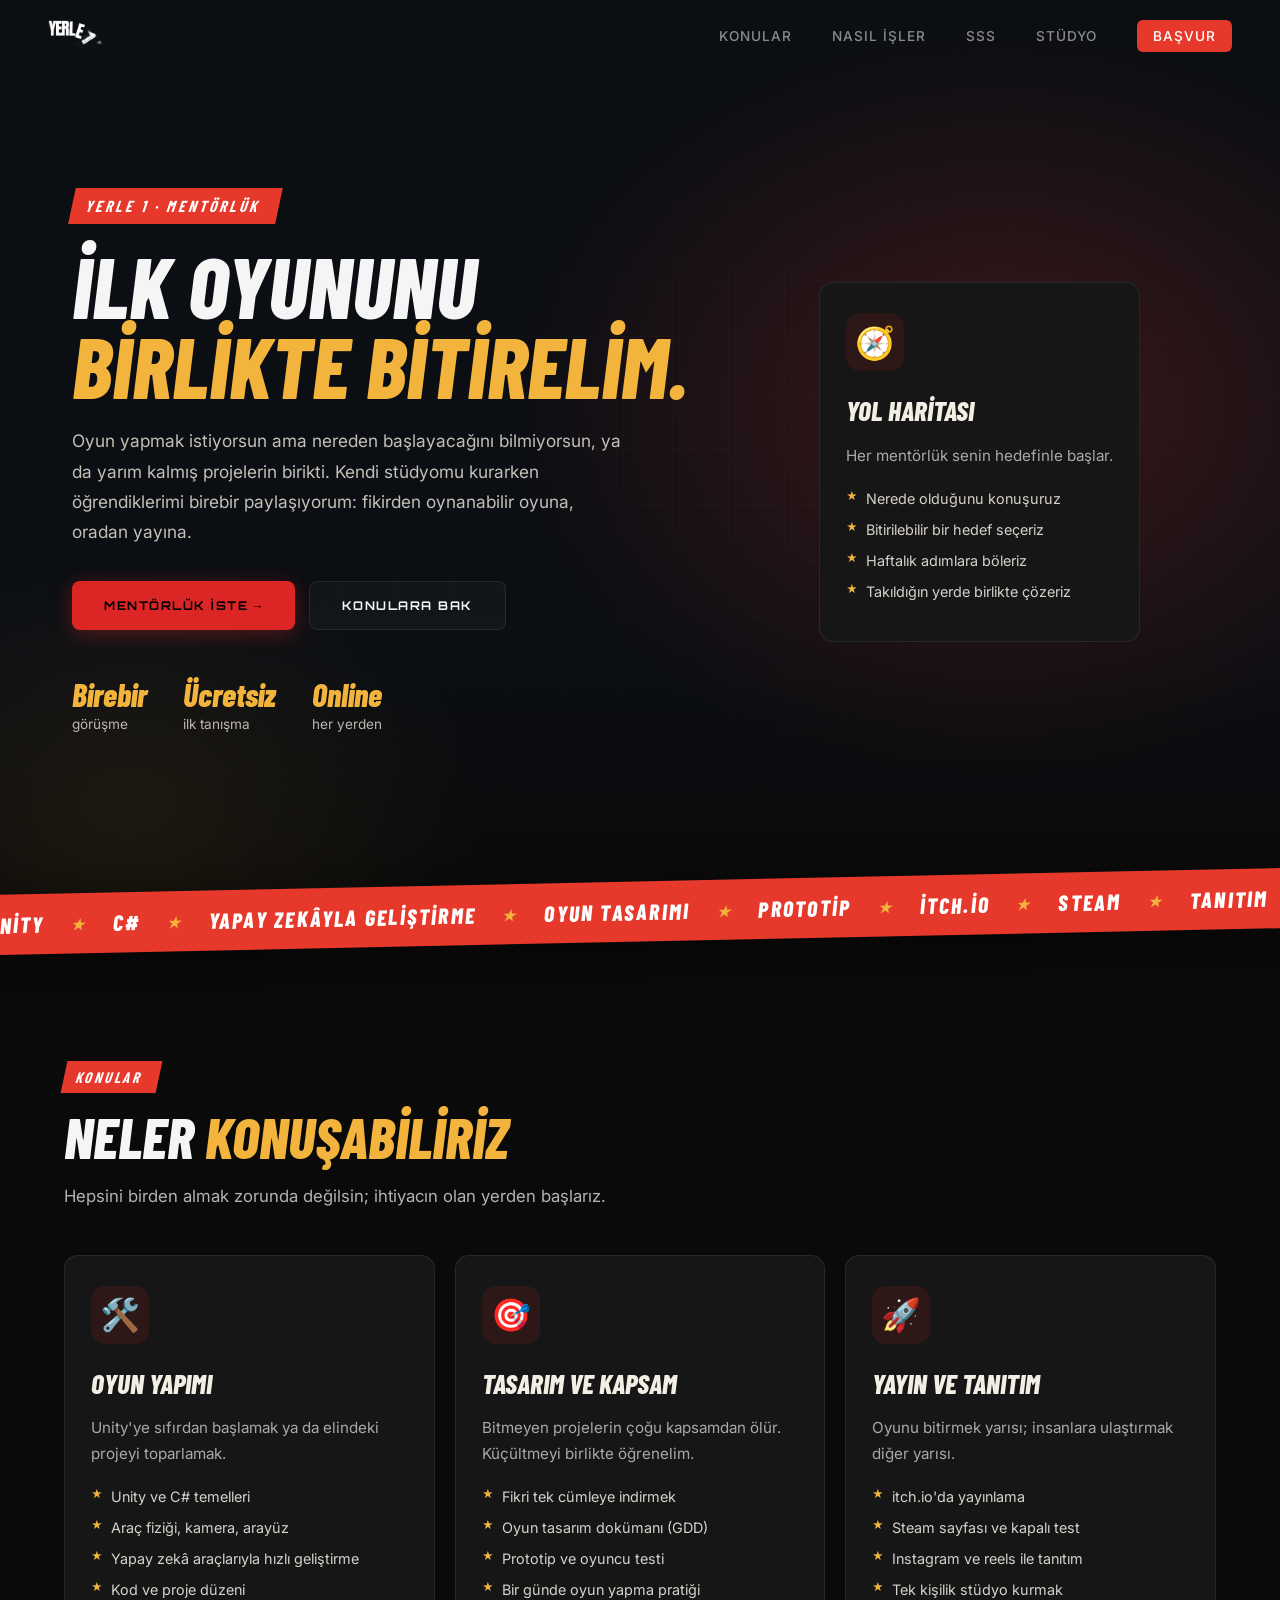
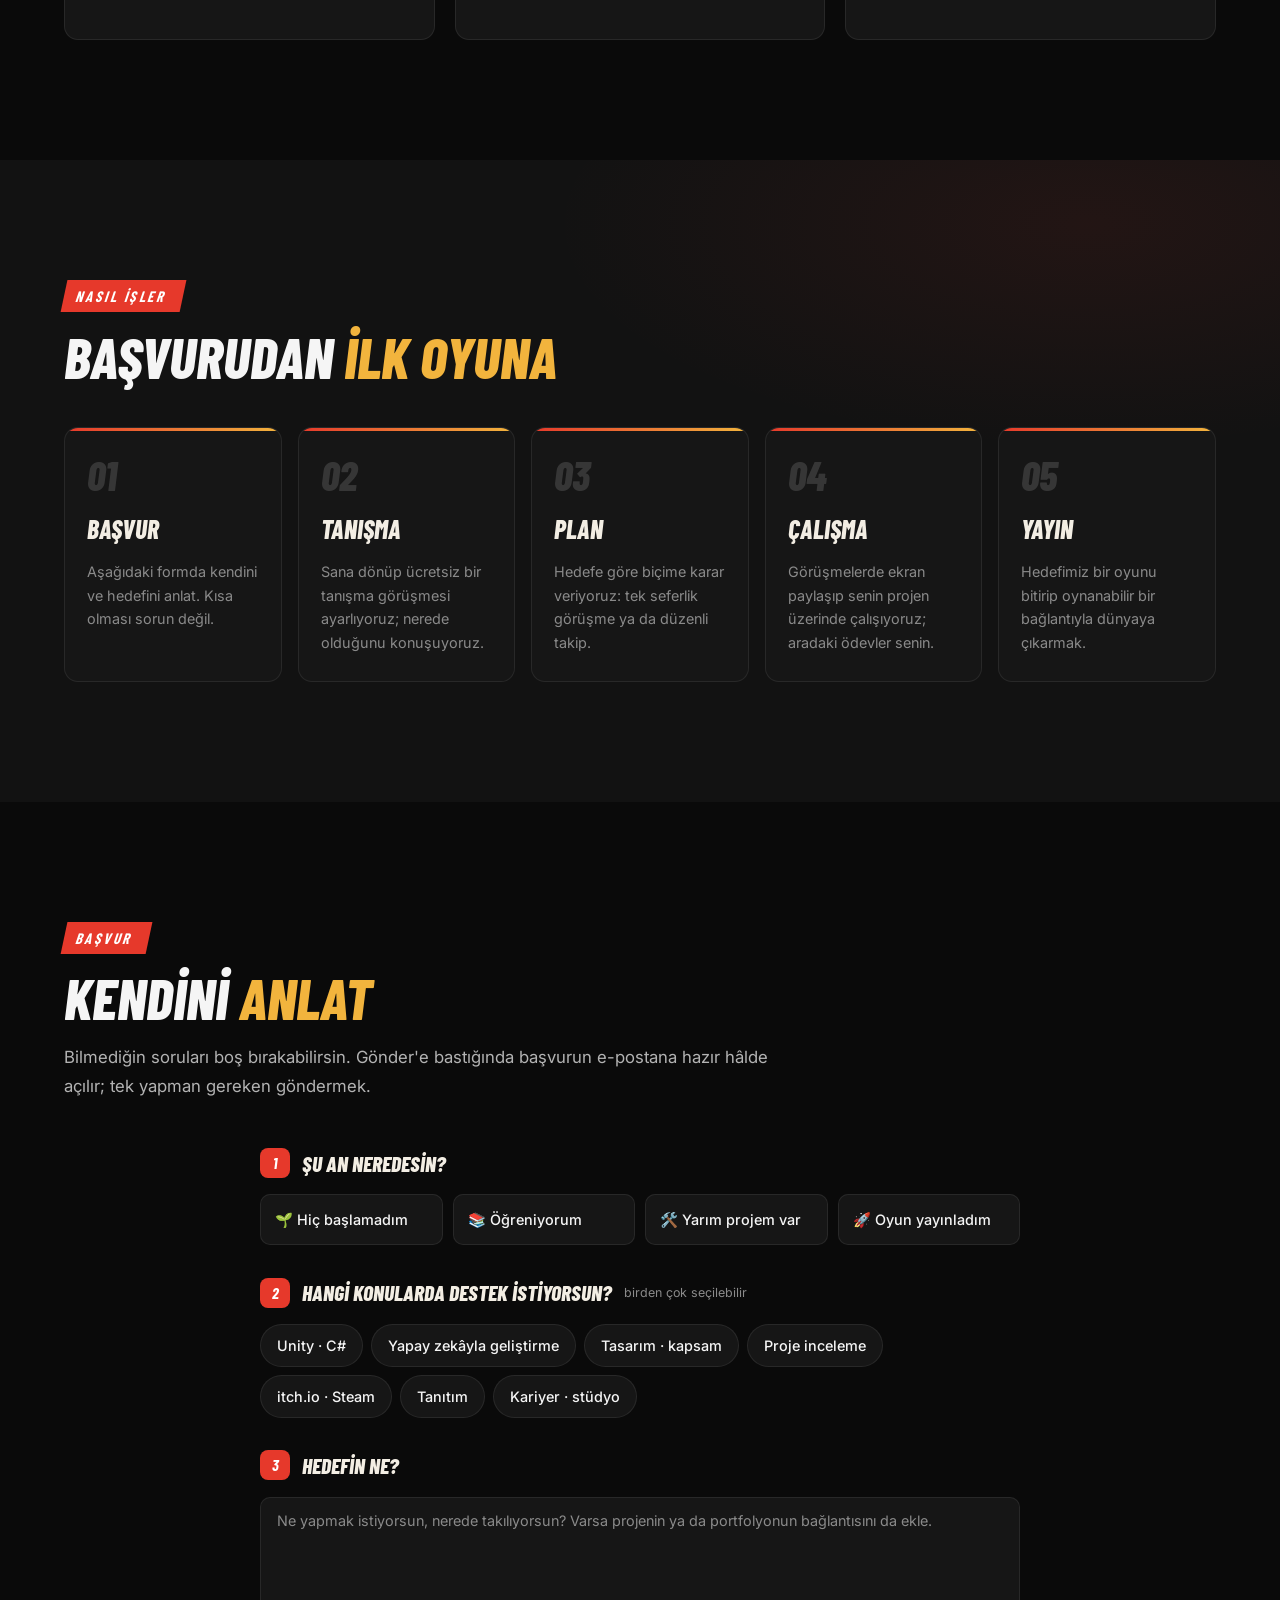
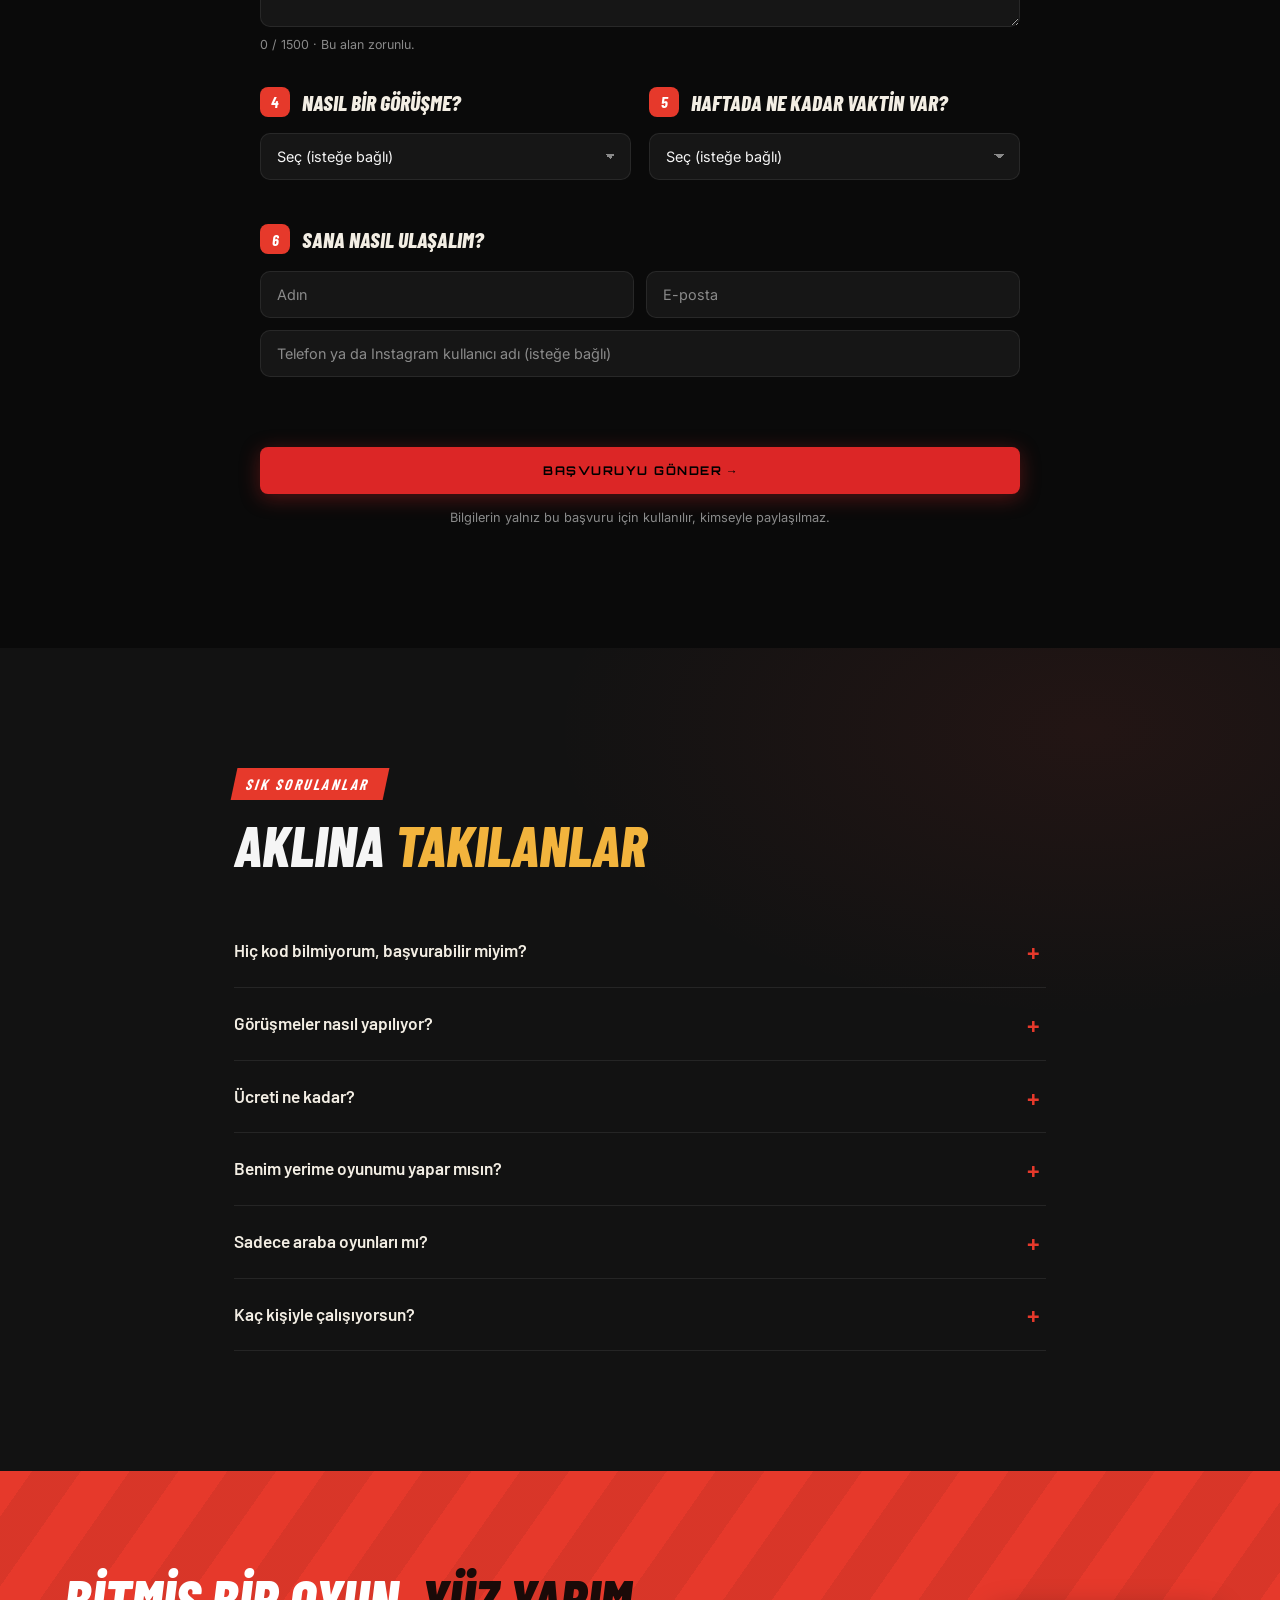
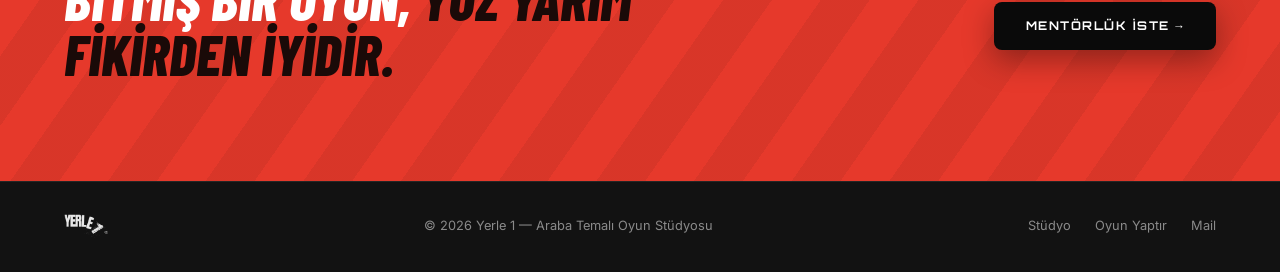
==== mentorluk.html @ 15631b9a "Mentörlük sayfası (mentorluk.html): konular, süreç, SSS, e-postayla başvuru formu; ana sayfaya menü," ====
<!DOCTYPE html>
<html lang="tr">
<head>
  <meta charset="UTF-8">
  <meta name="viewport" content="width=device-width, initial-scale=1.0">
  <title>Mentörlük — Yerle 1</title>
  <meta name="description" content="Oyun geliştirmeye başlamak, ilk oyununu bitirip yayınlamak isteyenlere birebir mentörlük. Unity, yapay zekâyla geliştirme, itch.io ve Steam yolculuğu.">
  <meta property="og:title" content="Yerle 1 Mentörlük — İlk oyununu birlikte bitirelim">
  <meta property="og:description" content="Unity, yapay zekâyla oyun geliştirme, yayınlama ve tanıtım üzerine birebir mentörlük. Kendini anlat, ilk görüşme ücretsiz.">
  <meta property="og:image" content="https://yenalkocer.github.io/assets/kol/hero.jpg">
  <link rel="preconnect" href="https://fonts.googleapis.com">
  <link rel="preconnect" href="https://fonts.gstatic.com" crossorigin>
  <link href="https://fonts.googleapis.com/css2?family=Orbitron:wght@400;600;700;900&family=Barlow+Condensed:ital,wght@0,700;1,700;1,800&family=Barlow:wght@500;600&family=Inter:wght@300;400;500;600&display=swap" rel="stylesheet">
  <link rel="stylesheet" href="style.css">
  <link rel="stylesheet" href="siparis.css">
</head>
<body>

  <!-- NAV -->
  <nav class="nav" id="nav">
    <a href="index.html" class="nav__logo"><img src="assets/logo-mark.png" alt="Yerle 1"></a>
    <ul class="nav__links" id="navLinks">
      <li><a href="#konular" class="nav__link">Konular</a></li>
      <li><a href="#bicim" class="nav__link">Nasıl İşler</a></li>
      <li><a href="#sss" class="nav__link">SSS</a></li>
      <li><a href="index.html" class="nav__link">Stüdyo</a></li>
      <li><a href="#basvur" class="nav__link sp-navcta">Başvur</a></li>
    </ul>
    <button class="nav__burger" id="burger" aria-label="Menü">
      <span></span><span></span><span></span>
    </button>
  </nav>

  <!-- HERO -->
  <header class="sp-hero">
    <div class="sp-hero__bg" aria-hidden="true"></div>
    <div class="container sp-hero__grid">
      <div class="sp-hero__text reveal">
        <span class="kol-kicker">Yerle 1 · Mentörlük</span>
        <h1 class="sp-hero__title">İlk oyununu<br><em>birlikte bitirelim.</em></h1>
        <p class="sp-hero__sub">Oyun yapmak istiyorsun ama nereden başlayacağını bilmiyorsun, ya da yarım kalmış projelerin birikti. Kendi stüdyomu kurarken öğrendiklerimi birebir paylaşıyorum: fikirden oynanabilir oyuna, oradan yayına.</p>
        <div class="sp-hero__cta">
          <a href="#basvur" class="btn btn--primary">Mentörlük İste →</a>
          <a href="#konular" class="btn btn--ghost">Konulara Bak</a>
        </div>
        <ul class="sp-hero__proof">
          <li><b>Birebir</b><span>görüşme</span></li>
          <li><b>Ücretsiz</b><span>ilk tanışma</span></li>
          <li><b>Online</b><span>her yerden</span></li>
        </ul>
      </div>

      <div class="sp-hero__card reveal" aria-hidden="true">
        <article class="who">
          <div class="who__icon">🧭</div>
          <h3>Yol haritası</h3>
          <p>Her mentörlük senin hedefinle başlar.</p>
          <ul>
            <li>Nerede olduğunu konuşuruz</li>
            <li>Bitirilebilir bir hedef seçeriz</li>
            <li>Haftalık adımlara böleriz</li>
            <li>Takıldığın yerde birlikte çözeriz</li>
          </ul>
        </article>
      </div>
    </div>
  </header>

  <!-- KAYAN ŞERİT -->
  <div class="kol-ticker" aria-hidden="true">
    <div class="kol-ticker__track">
      <span>Unity</span><span>C#</span><span>Yapay zekâyla geliştirme</span><span>Oyun tasarımı</span><span>Prototip</span><span>itch.io</span><span>Steam</span><span>Tanıtım</span>
      <span>Unity</span><span>C#</span><span>Yapay zekâyla geliştirme</span><span>Oyun tasarımı</span><span>Prototip</span><span>itch.io</span><span>Steam</span><span>Tanıtım</span>
    </div>
  </div>

  <!-- KONULAR -->
  <section class="sp-sec" id="konular">
    <div class="container">
      <div class="kol-head reveal">
        <span class="kol-strip">Konular</span>
        <h2 class="kol-h">Neler <em>konuşabiliriz</em></h2>
        <p class="kol-lead">Hepsini birden almak zorunda değilsin; ihtiyacın olan yerden başlarız.</p>
      </div>
      <div class="sp-who">
        <article class="who reveal">
          <div class="who__icon">🛠️</div>
          <h3>Oyun yapımı</h3>
          <p>Unity'ye sıfırdan başlamak ya da elindeki projeyi toparlamak.</p>
          <ul>
            <li>Unity ve C# temelleri</li>
            <li>Araç fiziği, kamera, arayüz</li>
            <li>Yapay zekâ araçlarıyla hızlı geliştirme</li>
            <li>Kod ve proje düzeni</li>
          </ul>
        </article>
        <article class="who reveal">
          <div class="who__icon">🎯</div>
          <h3>Tasarım ve kapsam</h3>
          <p>Bitmeyen projelerin çoğu kapsamdan ölür. Küçültmeyi birlikte öğrenelim.</p>
          <ul>
            <li>Fikri tek cümleye indirmek</li>
            <li>Oyun tasarım dokümanı (GDD)</li>
            <li>Prototip ve oyuncu testi</li>
            <li>Bir günde oyun yapma pratiği</li>
          </ul>
        </article>
        <article class="who reveal">
          <div class="who__icon">🚀</div>
          <h3>Yayın ve tanıtım</h3>
          <p>Oyunu bitirmek yarısı; insanlara ulaştırmak diğer yarısı.</p>
          <ul>
            <li>itch.io'da yayınlama</li>
            <li>Steam sayfası ve kapalı test</li>
            <li>Instagram ve reels ile tanıtım</li>
            <li>Tek kişilik stüdyo kurmak</li>
          </ul>
        </article>
      </div>
    </div>
  </section>

  <!-- NASIL İŞLER -->
  <section class="sp-sec sp-sec--alt" id="bicim">
    <div class="container">
      <div class="kol-head reveal">
        <span class="kol-strip">Nasıl işler</span>
        <h2 class="kol-h">Başvurudan <em>ilk oyuna</em></h2>
      </div>
      <ol class="kol-loop">
        <li class="reveal"><b>01</b><h4>Başvur</h4><p>Aşağıdaki formda kendini ve hedefini anlat. Kısa olması sorun değil.</p></li>
        <li class="reveal"><b>02</b><h4>Tanışma</h4><p>Sana dönüp ücretsiz bir tanışma görüşmesi ayarlıyoruz; nerede olduğunu konuşuyoruz.</p></li>
        <li class="reveal"><b>03</b><h4>Plan</h4><p>Hedefe göre biçime karar veriyoruz: tek seferlik görüşme ya da düzenli takip.</p></li>
        <li class="reveal"><b>04</b><h4>Çalışma</h4><p>Görüşmelerde ekran paylaşıp senin projen üzerinde çalışıyoruz; aradaki ödevler senin.</p></li>
        <li class="reveal"><b>05</b><h4>Yayın</h4><p>Hedefimiz bir oyunu bitirip oynanabilir bir bağlantıyla dünyaya çıkarmak.</p></li>
      </ol>
    </div>
  </section>

  <!-- BAŞVURU FORMU -->
  <section class="sp-sec" id="basvur">
    <div class="container">
      <div class="kol-head reveal">
        <span class="kol-strip">Başvur</span>
        <h2 class="kol-h">Kendini <em>anlat</em></h2>
        <p class="kol-lead">Bilmediğin soruları boş bırakabilirsin. Gönder'e bastığında başvurun e-postana hazır hâlde açılır; tek yapman gereken göndermek.</p>
      </div>

      <div class="sp-form-wrap" style="grid-template-columns: 1fr; max-width: 760px; margin: 0 auto;">
        <form class="sp-form reveal" id="mentorForm" novalidate>

          <fieldset class="q">
            <legend><b>1</b> Şu an neredesin?</legend>
            <div class="opts" data-name="seviye">
              <label><input type="radio" name="seviye" value="Hiç başlamadım"><span>🌱 Hiç başlamadım</span></label>
              <label><input type="radio" name="seviye" value="Öğreniyorum, oyun bitirmedim"><span>📚 Öğreniyorum</span></label>
              <label><input type="radio" name="seviye" value="Elimde yarım bir proje var"><span>🛠️ Yarım projem var</span></label>
              <label><input type="radio" name="seviye" value="Oyun yayınladım"><span>🚀 Oyun yayınladım</span></label>
            </div>
          </fieldset>

          <fieldset class="q">
            <legend><b>2</b> Hangi konularda destek istiyorsun? <em>birden çok seçilebilir</em></legend>
            <div class="opts opts--chips" data-name="konu">
              <label><input type="checkbox" name="konu" value="Unity / C#"><span>Unity · C#</span></label>
              <label><input type="checkbox" name="konu" value="Yapay zekâyla geliştirme"><span>Yapay zekâyla geliştirme</span></label>
              <label><input type="checkbox" name="konu" value="Oyun tasarımı / kapsam"><span>Tasarım · kapsam</span></label>
              <label><input type="checkbox" name="konu" value="Proje inceleme"><span>Proje inceleme</span></label>
              <label><input type="checkbox" name="konu" value="itch.io / Steam yayını"><span>itch.io · Steam</span></label>
              <label><input type="checkbox" name="konu" value="Tanıtım / sosyal medya"><span>Tanıtım</span></label>
              <label><input type="checkbox" name="konu" value="Kariyer / stüdyo kurmak"><span>Kariyer · stüdyo</span></label>
            </div>
          </fieldset>

          <fieldset class="q">
            <legend><b>3</b> Hedefin ne?</legend>
            <textarea name="hedef" class="form-input form-ta" maxlength="1500" required placeholder="Ne yapmak istiyorsun, nerede takılıyorsun? Varsa projenin ya da portfolyonun bağlantısını da ekle."></textarea>
            <small class="q__hint"><span id="hedefSay">0</span> / 1500 · Bu alan zorunlu.</small>
          </fieldset>

          <div class="q-row">
            <fieldset class="q">
              <legend><b>4</b> Nasıl bir görüşme?</legend>
              <select name="bicim" class="form-input">
                <option value="">Seç (isteğe bağlı)</option>
                <option>Tek seferlik görüşme</option>
                <option>Düzenli takip (haftalık / iki haftada bir)</option>
                <option>Henüz bilmiyorum</option>
              </select>
            </fieldset>
            <fieldset class="q">
              <legend><b>5</b> Haftada ne kadar vaktin var?</legend>
              <select name="vakit" class="form-input">
                <option value="">Seç (isteğe bağlı)</option>
                <option>5 saatten az</option>
                <option>5 – 10 saat</option>
                <option>10 saatten fazla</option>
              </select>
            </fieldset>
          </div>

          <fieldset class="q">
            <legend><b>6</b> Sana nasıl ulaşalım?</legend>
            <div class="form-row">
              <input type="text" name="ad" class="form-input" maxlength="80" placeholder="Adın" required autocomplete="name">
              <input type="email" name="eposta" class="form-input" maxlength="120" placeholder="E-posta" required autocomplete="email">
            </div>
            <input type="text" name="tel" class="form-input" maxlength="40" placeholder="Telefon ya da Instagram kullanıcı adı (isteğe bağlı)">
          </fieldset>

          <p class="sp-err" id="formErr" role="alert"></p>
          <button type="submit" class="btn btn--primary btn--wide">Başvuruyu Gönder →</button>
          <p class="sp-privacy">Bilgilerin yalnız bu başvuru için kullanılır, kimseyle paylaşılmaz.</p>
        </form>
      </div>

      <!-- Gönderim sonrası -->
      <div class="sp-done" id="done" hidden tabindex="-1">
        <div class="sp-done__icon">✓</div>
        <h3>Başvurun hazır</h3>
        <p>E-posta uygulaman açıldıysa yalnızca <b>Gönder</b>'e bas. Açılmadıysa aşağıdaki iki yoldan birini kullan:</p>
        <div class="sp-done__btns">
          <a class="btn btn--primary" id="gmailLink" target="_blank" rel="noopener">Gmail ile gönder</a>
          <button class="btn btn--ghost" id="copyBtn" type="button">Metni kopyala</button>
        </div>
        <p class="sp-done__mail">Kopyaladıysan şu adrese yapıştırıp gönder: <a id="mailAddr"></a></p>
        <pre class="sp-done__text" id="doneText"></pre>
        <button class="sp-done__back" id="backBtn" type="button">← Formu düzenle</button>
      </div>
    </div>
  </section>

  <!-- SSS -->
  <section class="sp-sec sp-sec--alt" id="sss">
    <div class="container sp-faq-wrap">
      <div class="kol-head reveal">
        <span class="kol-strip">Sık sorulanlar</span>
        <h2 class="kol-h">Aklına <em>takılanlar</em></h2>
      </div>
      <div class="sp-faq" id="faq"></div>
    </div>
  </section>

  <!-- SON ÇAĞRI -->
  <section class="sp-final">
    <div class="container sp-final__inner reveal">
      <h2 class="kol-h">Bitmiş bir oyun, <em>yüz yarım fikirden iyidir.</em></h2>
      <a href="#basvur" class="btn btn--primary">Mentörlük İste →</a>
    </div>
  </section>

  <!-- FOOTER -->
  <footer class="footer">
    <div class="container footer__inner">
      <img src="assets/logo-mark.png" alt="Yerle 1" class="footer__logo">
      <p>© 2026 Yerle 1 — Araba Temalı Oyun Stüdyosu</p>
      <div class="footer__links">
        <a href="index.html">Stüdyo</a>
        <a href="siparis.html">Oyun Yaptır</a>
        <a href="mailto:yenalkocer06006@gmail.com">Mail</a>
      </div>
    </div>
  </footer>

  <script src="mentorluk.js"></script>
</body>
</html>
---- style.css ----
/* ==================== VARIABLES ==================== */
:root {
  --bg: #0a0a0a;
  --bg-2: #121212;
  --bg-card: #161616;
  --bg-card-h: #1e1e1e;
  --accent: #dc2626;
  --accent-2: #ef4444;
  --accent-dim: rgba(220,38,38,0.12);
  --accent-glow: 0 0 30px rgba(220,38,38,0.25);
  --border: rgba(255,255,255,0.08);
  --text: #f5f5f5;
  --muted: #8a8a8a;
  --font-h: 'Orbitron', monospace;
  --font-b: 'Inter', sans-serif;
  --r: 14px;
  --trans: 0.3s cubic-bezier(0.4,0,0.2,1);
}

/* ==================== RESET ==================== */
*, *::before, *::after { box-sizing: border-box; margin: 0; padding: 0; }
html { scroll-behavior: smooth; }
body {
  background: var(--bg);
  color: var(--text);
  font-family: var(--font-b);
  font-size: 16px;
  line-height: 1.6;
  overflow-x: hidden;
}
a { color: inherit; text-decoration: none; }
img { display: block; max-width: 100%; }
button { cursor: pointer; border: none; background: none; font: inherit; }
ul { list-style: none; }

.container {
  max-width: 1200px;
  margin: 0 auto;
  padding: 0 24px;
}

/* ==================== NAV ==================== */
.nav {
  position: fixed;
  top: 0; left: 0; right: 0;
  z-index: 100;
  display: flex;
  align-items: center;
  justify-content: space-between;
  padding: 20px 48px;
  transition: var(--trans);
}
.nav.scrolled {
  background: rgba(8,9,16,0.85);
  backdrop-filter: blur(16px);
  padding: 14px 48px;
  border-bottom: 1px solid var(--border);
}
.nav__logo {
  display: flex;
  align-items: center;
}
.nav__logo img {
  height: 32px;
  width: auto;
  display: block;
  transition: var(--trans);
}
.nav.scrolled .nav__logo img { height: 24px; }
.nav__links {
  display: flex;
  gap: 40px;
}
.nav__link {
  font-size: 0.85rem;
  font-weight: 500;
  letter-spacing: 1px;
  text-transform: uppercase;
  color: var(--muted);
  transition: color var(--trans);
}
.nav__link:hover { color: var(--accent); }
.nav__burger {
  display: none;
  flex-direction: column;
  gap: 5px;
  width: 28px;
  padding: 4px;
}
.nav__burger span {
  display: block;
  height: 2px;
  background: var(--text);
  border-radius: 2px;
  transition: var(--trans);
}
.nav__burger.open span:nth-child(1) { transform: rotate(45deg) translate(5px,5px); }
.nav__burger.open span:nth-child(2) { opacity: 0; }
.nav__burger.open span:nth-child(3) { transform: rotate(-45deg) translate(5px,-5px); }

/* ==================== HERO ==================== */
.hero {
  position: relative;
  min-height: 100vh;
  display: flex;
  align-items: center;
  justify-content: center;
  overflow: hidden;
}
#canvas {
  position: absolute;
  inset: 0;
  width: 100%;
  height: 100%;
  opacity: 0.55;
}
.hero::after {
  content: '';
  position: absolute;
  inset: 0;
  background: radial-gradient(ellipse 80% 60% at 50% 60%, rgba(220,38,38,0.05) 0%, transparent 70%),
              linear-gradient(to bottom, transparent 60%, var(--bg) 100%);
  pointer-events: none;
}
.hero__content {
  position: relative;
  z-index: 2;
  text-align: center;
  padding: 0 24px;
}
.hero__logo {
  width: 100%;
  max-width: 480px;
  height: auto;
  margin: 0 auto 28px;
  display: block;
  object-fit: contain;
  filter: drop-shadow(0 0 40px rgba(220,38,38,0.25));
}
.hero__sub {
  font-size: clamp(1rem, 2.5vw, 1.25rem);
  color: var(--muted);
  min-height: 1.8em;
  margin-bottom: 40px;
  font-weight: 300;
  letter-spacing: 0.5px;
}
.hero__sub .cursor {
  display: inline-block;
  width: 2px;
  height: 1.1em;
  background: var(--accent);
  margin-left: 2px;
  animation: blink 1s infinite;
  vertical-align: middle;
}
@keyframes blink { 0%,100%{opacity:1} 50%{opacity:0} }

.hero__cta {
  display: flex;
  gap: 16px;
  justify-content: center;
  flex-wrap: wrap;
  margin-bottom: 64px;
}
.hero__stats {
  display: flex;
  align-items: center;
  justify-content: center;
  flex-wrap: wrap;
  gap: 48px;
}
.hero__stat { text-align: center; }
.hero__stat b {
  display: block;
  font-family: var(--font-h);
  font-size: 2.2rem;
  font-weight: 900;
  color: var(--accent);
  line-height: 1;
}
.hero__stat span {
  display: block;
  font-size: 0.75rem;
  text-transform: uppercase;
  letter-spacing: 1.5px;
  color: var(--muted);
  margin-top: 6px;
}
.hero__stat-divider {
  width: 1px;
  height: 50px;
  background: var(--border);
}
.hero__scroll {
  position: absolute;
  bottom: 32px;
  left: 50%;
  transform: translateX(-50%);
  z-index: 2;
  display: flex;
  flex-direction: column;
  align-items: center;
  gap: 8px;
  font-size: 0.7rem;
  text-transform: uppercase;
  letter-spacing: 2px;
  color: var(--muted);
}
.hero__scroll-dot {
  width: 6px;
  height: 6px;
  border-radius: 50%;
  background: var(--accent);
  animation: bounce 1.5s infinite;
}
@keyframes bounce { 0%,100%{transform:translateY(0)} 50%{transform:translateY(8px)} }

/* ==================== BUTTONS ==================== */
.btn {
  display: inline-flex;
  align-items: center;
  gap: 8px;
  padding: 14px 32px;
  border-radius: 8px;
  font-family: var(--font-h);
  font-size: 0.75rem;
  font-weight: 700;
  letter-spacing: 1.5px;
  text-transform: uppercase;
  transition: var(--trans);
}
.btn--primary {
  background: var(--accent);
  color: #000;
  box-shadow: 0 4px 20px rgba(220,38,38,0.35);
}
.btn--primary:hover {
  background: var(--accent-2);
  transform: translateY(-2px);
  box-shadow: 0 8px 30px rgba(220,38,38,0.5);
}
.btn--ghost {
  border: 1px solid var(--border);
  color: var(--text);
  background: rgba(255,255,255,0.03);
}
.btn--ghost:hover {
  border-color: var(--accent);
  color: var(--accent);
  background: var(--accent-dim);
  transform: translateY(-2px);
}
.btn--wide { width: 100%; justify-content: center; }

/* ==================== SECTION COMMON ==================== */
.section-header {
  margin-bottom: 56px;
}
.section-tag {
  display: block;
  font-family: var(--font-h);
  font-size: 0.72rem;
  letter-spacing: 3px;
  color: var(--accent);
  margin-bottom: 12px;
  text-transform: uppercase;
}
.section-header h2 {
  font-family: var(--font-h);
  font-size: clamp(2rem, 5vw, 3.2rem);
  font-weight: 900;
  line-height: 1;
  letter-spacing: -1px;
}

/* ==================== ABOUT ==================== */
.about {
  padding: 120px 0;
}
.about__grid {
  display: grid;
  grid-template-columns: 1fr 1fr;
  gap: 64px;
  align-items: start;
}
.about__text p {
  color: #94a3b8;
  margin-bottom: 20px;
  font-size: 1.05rem;
  line-height: 1.8;
}
.about__text strong { color: var(--accent); font-weight: 600; }
.skill-grid {
  display: flex;
  flex-wrap: wrap;
  gap: 10px;
  margin-top: 32px;
}
.skill {
  padding: 6px 16px;
  border: 1px solid var(--border);
  border-radius: 6px;
  font-size: 0.8rem;
  font-weight: 500;
  color: var(--muted);
  background: var(--bg-card);
  transition: var(--trans);
}
.skill:hover {
  border-color: var(--accent);
  color: var(--accent);
  background: var(--accent-dim);
}
.about__cards {
  display: grid;
  grid-template-columns: 1fr 1fr;
  gap: 16px;
}
.feat {
  background: var(--bg-card);
  border: 1px solid var(--border);
  border-radius: var(--r);
  padding: 28px 24px;
  transition: var(--trans);
}
.feat:hover {
  border-color: rgba(220,38,38,0.3);
  background: var(--bg-card-h);
  transform: translateY(-4px);
}
.feat__icon {
  font-size: 2rem;
  margin-bottom: 14px;
  display: block;
}
.feat h3 {
  font-family: var(--font-h);
  font-size: 0.85rem;
  font-weight: 700;
  letter-spacing: 1px;
  margin-bottom: 8px;
}
.feat p {
  font-size: 0.85rem;
  color: var(--muted);
}

/* ==================== FLAGSHIP: KOLEKSİYONER ==================== */
.flagship {
  padding: 100px 0;
  background: var(--bg-2);
  border-top: 1px solid var(--border);
  border-bottom: 1px solid var(--border);
}
.flagship__grid {
  display: grid;
  grid-template-columns: 1.2fr 1fr;
  gap: 64px;
  align-items: center;
}
.flagship__title {
  font-family: var(--font-h);
  font-size: clamp(2.4rem, 6vw, 4.2rem);
  font-weight: 900;
  line-height: 1;
  letter-spacing: -1px;
  margin: 16px 0 24px;
}
.flagship__title em {
  font-style: normal;
  color: var(--accent);
}
.flagship__desc {
  color: #b3b3b3;
  font-size: 1.05rem;
  line-height: 1.8;
  margin-bottom: 28px;
}
.flagship__features {
  list-style: none;
  display: flex;
  flex-direction: column;
  gap: 10px;
  margin-bottom: 32px;
}
.flagship__features li {
  font-size: 0.92rem;
  color: var(--text);
  padding-left: 20px;
  position: relative;
}
.flagship__features li::before {
  content: '›';
  position: absolute;
  left: 0;
  color: var(--accent);
  font-weight: 700;
}
.flagship__meta { margin-bottom: 28px; }
.flagship__visual {
  display: flex;
  align-items: center;
  justify-content: center;
}
.flagship__scale {
  width: 100%;
  max-width: 320px;
  aspect-ratio: 1 / 1;
  border: 1px solid var(--border);
  border-radius: var(--r);
  background: var(--bg-card);
  display: flex;
  flex-direction: column;
  align-items: center;
  justify-content: center;
  gap: 12px;
  padding: 24px;
  text-align: center;
  transition: var(--trans);
}
.flagship__scale:hover {
  border-color: rgba(220,38,38,0.4);
  box-shadow: var(--accent-glow);
}
.flagship__scale-num {
  font-family: var(--font-h);
  font-size: clamp(2.4rem, 6vw, 3.6rem);
  font-weight: 900;
  color: var(--accent);
  -webkit-text-stroke: 1px var(--accent);
  letter-spacing: -1px;
}
.flagship__scale-label {
  font-size: 0.72rem;
  letter-spacing: 1.5px;
  text-transform: uppercase;
  color: var(--muted);
}
@media (max-width: 900px) {
  .flagship__grid { grid-template-columns: 1fr; gap: 40px; }
  .flagship__visual { order: -1; }
}

/* ==================== GAMES ==================== */
.games {
  padding: 120px 0;
  background: var(--bg-2);
}
.filters {
  display: flex;
  gap: 10px;
  flex-wrap: wrap;
  margin-bottom: 48px;
}
.filter {
  padding: 8px 22px;
  border-radius: 100px;
  font-size: 0.8rem;
  font-weight: 600;
  letter-spacing: 1px;
  text-transform: uppercase;
  border: 1px solid var(--border);
  color: var(--muted);
  background: var(--bg-card);
  transition: var(--trans);
}
.filter:hover, .filter.active {
  border-color: var(--accent);
  color: var(--accent);
  background: var(--accent-dim);
}
.games__grid {
  display: grid;
  grid-template-columns: repeat(auto-fill, minmax(320px, 1fr));
  gap: 24px;
}
.game-card {
  background: var(--bg-card);
  border: 1px solid var(--border);
  border-radius: var(--r);
  overflow: hidden;
  cursor: pointer;
  transition: var(--trans);
  animation: fadeUp 0.5s ease both;
}
.game-card:hover {
  border-color: rgba(220,38,38,0.4);
  transform: translateY(-6px);
  box-shadow: 0 20px 40px rgba(0,0,0,0.4), var(--accent-glow);
}
@keyframes fadeUp {
  from { opacity: 0; transform: translateY(20px); }
  to   { opacity: 1; transform: translateY(0); }
}
.game-card__thumb {
  height: 180px;
  display: flex;
  align-items: center;
  justify-content: center;
  font-size: 4rem;
  position: relative;
  overflow: hidden;
}
.game-card__img {
  position: absolute;
  inset: 0;
  width: 100%;
  height: 100%;
  object-fit: cover;
  z-index: 0;
  transition: transform 0.5s cubic-bezier(.2,.7,.3,1);
}
.game-card:hover .game-card__img { transform: scale(1.06); }
.game-card__thumb::after {
  content: '';
  position: absolute;
  inset: 0;
  background: linear-gradient(to bottom, transparent 40%, rgba(0,0,0,0.6) 100%);
}
.game-card__body { padding: 20px; }
.game-card__meta {
  display: flex;
  align-items: center;
  justify-content: space-between;
  margin-bottom: 10px;
}
.game-card__num {
  font-family: var(--font-h);
  font-size: 0.65rem;
  color: var(--muted);
  letter-spacing: 1px;
}
.badge {
  font-size: 0.65rem;
  font-weight: 700;
  letter-spacing: 1px;
  text-transform: uppercase;
  padding: 3px 10px;
  border-radius: 100px;
}
.badge--done    { background: rgba(255,255,255,0.1); color: var(--text); border: 1px solid rgba(255,255,255,0.25); }
.badge--wip     { background: var(--accent-dim); color: var(--accent); border: 1px solid rgba(220,38,38,0.3); }
.badge--soon    { background: rgba(255,255,255,0.04); color: var(--muted); border: 1px solid var(--border); }
.badge--flagship{ background: var(--accent-dim); color: var(--accent); border: 1px solid rgba(220,38,38,0.35); font-family: var(--font-h); font-size: 0.7rem; letter-spacing: 1px; text-transform: uppercase; padding: 8px 18px; }
.badge--live    { background: rgba(34,197,94,0.12); color: #4ade80; border: 1px solid rgba(34,197,94,0.35); }

.game-card__title {
  font-family: var(--font-h);
  font-size: 1rem;
  font-weight: 700;
  letter-spacing: 0.5px;
  margin-bottom: 8px;
}
.game-card__desc {
  font-size: 0.85rem;
  color: var(--muted);
  line-height: 1.5;
  margin-bottom: 16px;
}
.game-card__tags {
  display: flex;
  flex-wrap: wrap;
  gap: 6px;
}
.tag {
  font-size: 0.7rem;
  padding: 3px 10px;
  border-radius: 4px;
  background: rgba(255,255,255,0.05);
  color: var(--muted);
  border: 1px solid var(--border);
}

/* ==================== CONTACT ==================== */
.contact {
  padding: 120px 0;
}
.contact__grid {
  display: grid;
  grid-template-columns: 1fr 1.2fr;
  gap: 80px;
  align-items: start;
}
.contact__lead {
  font-size: 1.5rem;
  font-weight: 300;
  line-height: 1.5;
  margin-bottom: 40px;
  color: var(--text);
}
.contact__links {
  display: flex;
  flex-direction: column;
  gap: 16px;
}
.clink {
  display: flex;
  align-items: center;
  gap: 16px;
  padding: 18px 20px;
  background: var(--bg-card);
  border: 1px solid var(--border);
  border-radius: var(--r);
  transition: var(--trans);
}
.clink:hover {
  border-color: rgba(220,38,38,0.4);
  background: var(--bg-card-h);
  transform: translateX(6px);
}
.clink__icon {
  font-size: 1.4rem;
  width: 44px;
  height: 44px;
  display: flex;
  align-items: center;
  justify-content: center;
  background: var(--accent-dim);
  border-radius: 10px;
  flex-shrink: 0;
}
.clink small {
  display: block;
  font-size: 0.7rem;
  text-transform: uppercase;
  letter-spacing: 1px;
  color: var(--muted);
  margin-bottom: 3px;
}
.clink span { font-size: 0.9rem; font-weight: 500; }
.form-row {
  display: grid;
  grid-template-columns: 1fr 1fr;
  gap: 12px;
}
.form-input {
  width: 100%;
  background: var(--bg-card);
  border: 1px solid var(--border);
  border-radius: 10px;
  padding: 14px 16px;
  color: var(--text);
  font-family: var(--font-b);
  font-size: 0.9rem;
  outline: none;
  transition: border-color var(--trans);
  margin-bottom: 12px;
  display: block;
}
.form-input::placeholder { color: var(--muted); }
.form-input:focus { border-color: rgba(220,38,38,0.5); }
.form-ta {
  height: 130px;
  resize: vertical;
}
.form-success {
  display: none;
  text-align: center;
  color: #22c55e;
  font-size: 0.85rem;
  margin-top: 12px;
}
.form-success.show { display: block; }

/* ==================== FOOTER ==================== */
.footer {
  border-top: 1px solid var(--border);
  padding: 32px 0;
  background: var(--bg-2);
}
.footer__inner {
  display: flex;
  align-items: center;
  justify-content: space-between;
  flex-wrap: wrap;
  gap: 16px;
}
.footer__logo {
  height: 26px;
  width: auto;
  opacity: 0.9;
}
.footer p { font-size: 0.8rem; color: var(--muted); }
.footer__links {
  display: flex;
  gap: 24px;
}
.footer__links a {
  font-size: 0.8rem;
  color: var(--muted);
  transition: color var(--trans);
}
.footer__links a:hover { color: var(--accent); }

/* ==================== MODAL ==================== */
.modal {
  position: fixed;
  inset: 0;
  z-index: 200;
  display: flex;
  align-items: center;
  justify-content: center;
  padding: 24px;
  pointer-events: none;
  opacity: 0;
  transition: opacity var(--trans);
}
.modal.open {
  pointer-events: all;
  opacity: 1;
}
.modal__backdrop {
  position: absolute;
  inset: 0;
  background: rgba(0,0,0,0.8);
  backdrop-filter: blur(6px);
}
.modal__box {
  position: relative;
  z-index: 1;
  background: var(--bg-card);
  border: 1px solid rgba(220,38,38,0.2);
  border-radius: 20px;
  max-width: 620px;
  width: 100%;
  max-height: 85vh;
  overflow-y: auto;
  transform: scale(0.9) translateY(20px);
  transition: var(--trans);
}
.modal.open .modal__box {
  transform: scale(1) translateY(0);
}
.modal__close {
  position: absolute;
  top: 16px; right: 16px;
  width: 36px; height: 36px;
  border-radius: 50%;
  background: rgba(255,255,255,0.05);
  border: 1px solid var(--border);
  color: var(--muted);
  font-size: 1rem;
  display: flex; align-items: center; justify-content: center;
  transition: var(--trans);
  z-index: 2;
}
.modal__close:hover { color: var(--text); background: rgba(255,255,255,0.1); }

.modal-thumb {
  height: 220px;
  display: flex;
  align-items: center;
  justify-content: center;
  font-size: 5rem;
  border-radius: 18px 18px 0 0;
}
.modal-thumb--img { overflow: hidden; }
.modal-thumb--img img {
  width: 100%;
  height: 100%;
  object-fit: cover;
  display: block;
  border-radius: 18px 18px 0 0;
}
.modal-body { padding: 28px; }
.modal-meta {
  display: flex;
  align-items: center;
  gap: 10px;
  margin-bottom: 12px;
}
.modal-num {
  font-family: var(--font-h);
  font-size: 0.65rem;
  color: var(--muted);
  letter-spacing: 1px;
}
.modal-title {
  font-family: var(--font-h);
  font-size: 1.5rem;
  font-weight: 900;
  margin-bottom: 12px;
}
.modal-desc {
  color: #94a3b8;
  line-height: 1.7;
  margin-bottom: 20px;
}
.modal-tags {
  display: flex;
  flex-wrap: wrap;
  gap: 8px;
  margin-bottom: 24px;
}
.modal-features { margin-bottom: 28px; }
.modal-features h4 {
  font-family: var(--font-h);
  font-size: 0.75rem;
  letter-spacing: 2px;
  text-transform: uppercase;
  color: var(--accent);
  margin-bottom: 12px;
}
.modal-features ul {
  list-style: none;
  display: flex;
  flex-direction: column;
  gap: 8px;
}
.modal-features li {
  font-size: 0.9rem;
  color: var(--muted);
  padding-left: 16px;
  position: relative;
}
.modal-features li::before {
  content: '›';
  position: absolute;
  left: 0;
  color: var(--accent);
}

/* ==================== SCROLL REVEAL ==================== */
.reveal {
  opacity: 0;
  transform: translateY(30px);
  transition: opacity 0.7s ease, transform 0.7s ease;
}
.reveal.visible {
  opacity: 1;
  transform: translateY(0);
}

/* ==================== RESPONSIVE ==================== */
@media (max-width: 900px) {
  .nav { padding: 18px 24px; }
  .nav.scrolled { padding: 12px 24px; }
  .nav__links { display: none; flex-direction: column; gap: 0; position: absolute; top: 100%; left: 0; right: 0; background: rgba(8,9,16,0.97); backdrop-filter: blur(16px); border-bottom: 1px solid var(--border); padding: 8px 0; }
  .nav__links.open { display: flex; }
  .nav__link { display: block; padding: 14px 24px; }
  .nav__burger { display: flex; }
  .about__grid { grid-template-columns: 1fr; gap: 48px; }
  .contact__grid { grid-template-columns: 1fr; gap: 48px; }
  .hero__stats { gap: 24px; }
  .about__cards { grid-template-columns: 1fr 1fr; }
  .form-row { grid-template-columns: 1fr; }
}
@media (max-width: 600px) {
  .hero__logo { max-width: 340px; }
  .hero__cta { flex-direction: column; align-items: center; }
  .games__grid { grid-template-columns: 1fr; }
  .about__cards { grid-template-columns: 1fr; }
  .footer__inner { flex-direction: column; text-align: center; }
  .hero__stats { flex-direction: column; gap: 20px; }
  .hero__stat-divider { display: none; }
}

/* ==================== 1:64 KOLEKSİYONER TEMASI ==================== */
:root {
  --k-red: #e6392b;
  --k-gold: #f2b43d;
  --k-cream: #f3eee4;
  --k-glass: #0b0e13;
  --font-k: 'Barlow Condensed', 'Arial Narrow', sans-serif;
  --font-kb: 'Barlow', 'Inter', sans-serif;
}

/* Hero: oyunun sokağı */
.hero { justify-content: flex-start; background: var(--k-glass); }
.hero__bg { position: absolute; inset: 0; overflow: hidden; }
.hero__bg img {
  width: 100%; height: 100%; object-fit: cover; object-position: 62% 50%;
  animation: kenburns 28s ease-in-out infinite alternate;
}
@keyframes kenburns { from { transform: scale(1.04); } to { transform: scale(1.14) translateX(-2%); } }
.hero__shade {
  position: absolute; inset: 0; pointer-events: none;
  background:
    linear-gradient(90deg, rgba(6,8,12,0.92) 0%, rgba(6,8,12,0.72) 38%, rgba(6,8,12,0.15) 70%, rgba(6,8,12,0.05) 100%),
    linear-gradient(to bottom, rgba(6,8,12,0.55) 0%, transparent 22%, transparent 70%, var(--bg) 100%);
}
.hero::after { display: none; }
.hero__content {
  text-align: left; max-width: 1200px; width: 100%; margin: 0 auto;
  padding: 120px 48px 96px;
}
.kol-kicker {
  display: inline-block; font-family: var(--font-k); font-style: italic; font-weight: 700;
  font-size: 1rem; letter-spacing: 3px; text-transform: uppercase; color: #fff;
  background: var(--k-red); padding: 5px 18px 5px 14px; transform: skewX(-12deg); margin-bottom: 22px;
}
.hero__title { margin: 0 0 14px; line-height: 0; }
.hero__game-logo {
  width: 640px; max-width: 100%; height: auto;
  filter: drop-shadow(0 6px 30px rgba(0,0,0,0.6));
}
.hero__sub { color: var(--k-cream); font-family: var(--font-kb); font-weight: 500; margin-bottom: 36px; }
.hero__cta { justify-content: flex-start; margin-bottom: 56px; }
.hero__stats { justify-content: flex-start; gap: 36px; }
.hero__stat { text-align: left; }
.hero__stat b {
  font-family: var(--font-k); font-style: italic; font-weight: 800; font-size: 2.8rem; color: var(--k-gold);
  text-shadow: 0 2px 12px rgba(0,0,0,0.5);
}
.hero__stat span { color: var(--k-cream); opacity: 0.8; }
.hero__stat-divider { background: rgba(255,255,255,0.18); }

/* Kayan şerit (eğik olduğu için kenarları taşar; sayfa yatay kaymasın) */
html { overflow-x: clip; }
.kol-ticker {
  background: var(--k-red); overflow: hidden; white-space: nowrap;
  transform: rotate(-1.2deg) scale(1.02); margin: -18px 0 0; position: relative; z-index: 3;
  box-shadow: 0 8px 30px rgba(0,0,0,0.45);
}
.kol-ticker__track { display: inline-flex; animation: ticker 38s linear infinite; }
.kol-ticker span {
  font-family: var(--font-k); font-style: italic; font-weight: 800; font-size: 1.35rem;
  letter-spacing: 2px; text-transform: uppercase; color: #fff; padding: 12px 0;
}
.kol-ticker span::after { content: '★'; color: var(--k-gold); margin: 0 26px; font-size: 0.9rem; vertical-align: 2px; }
@keyframes ticker { to { transform: translateX(-50%); } }

/* Bayrak bölümü */
.flagship {
  background:
    radial-gradient(ellipse 60% 50% at 85% 20%, rgba(230,57,43,0.10), transparent 70%),
    var(--bg-2);
  padding: 130px 0 120px;
  overflow-x: clip;
}
.flagship__title, .kol-h {
  font-family: var(--font-k); font-style: italic; font-weight: 800; letter-spacing: 0;
  text-transform: uppercase; line-height: 0.95;
}
.flagship__title { font-size: clamp(2.8rem, 7vw, 5rem); }
.flagship__title em, .kol-h em { font-style: italic; color: var(--k-gold); }
.flagship__desc strong { color: var(--k-cream); }
.flagship__features li { font-family: var(--font-kb); font-weight: 500; }
.flagship__features li::before { content: '★'; color: var(--k-gold); font-size: 0.75rem; top: 3px; }
.badge--flagship { font-family: var(--font-k); font-style: italic; font-size: 0.95rem; letter-spacing: 1.5px; color: var(--k-gold); border-color: rgba(242,180,61,0.4); background: rgba(242,180,61,0.08); }

/* Kartonet yelpazesi */
.kol-fan { position: relative; width: 100%; max-width: 440px; aspect-ratio: 1 / 1.08; margin: 0 auto; }
.kol-fan__card {
  position: absolute; left: 50%; top: 50%; width: 58%; height: auto;
  filter: drop-shadow(0 22px 30px rgba(0,0,0,0.55));
  transition: transform 0.6s cubic-bezier(0.2,0.8,0.2,1);
}
.kol-fan__card--c { transform: translate(-50%,-50%) rotate(2deg); z-index: 3; animation: bob 5s ease-in-out infinite; }
.kol-fan__card--l { transform: translate(-92%,-46%) rotate(-14deg); z-index: 1; }
.kol-fan__card--r { transform: translate(-8%,-46%) rotate(13deg); z-index: 2; }
.kol-fan:hover .kol-fan__card--l { transform: translate(-112%,-44%) rotate(-20deg); }
.kol-fan:hover .kol-fan__card--r { transform: translate(12%,-44%) rotate(19deg); }
@keyframes bob { 0%,100% { translate: 0 0; } 50% { translate: 0 -10px; } }

/* Alt bloklar */
.kol-block { margin-top: 130px; }
.kol-head { margin-bottom: 44px; max-width: 720px; }
.kol-strip {
  display: inline-block; font-family: var(--font-k); font-style: italic; font-weight: 700;
  font-size: 0.95rem; letter-spacing: 2.5px; text-transform: uppercase; color: #fff;
  background: var(--k-red); padding: 4px 16px 4px 12px; transform: skewX(-12deg); margin-bottom: 16px;
}
.kol-h { font-size: clamp(2.2rem, 5vw, 3.6rem); }
.kol-lead { color: #b3b3b3; margin-top: 18px; font-size: 1.05rem; line-height: 1.75; }

/* Döngü */
.kol-loop { display: grid; grid-template-columns: repeat(5, 1fr); gap: 16px; }
.kol-loop li {
  background: var(--bg-card); border: 1px solid var(--border); border-radius: var(--r);
  padding: 26px 22px; position: relative; overflow: hidden;
  transition: border-color var(--trans), transform var(--trans);
}
.kol-loop li.visible:hover { border-color: rgba(242,180,61,0.45); transform: translateY(-4px); }
.kol-loop li::after {
  content: ''; position: absolute; left: 0; top: 0; height: 3px; width: 100%;
  background: linear-gradient(90deg, var(--k-red), var(--k-gold));
}
.kol-loop b { font-family: var(--font-k); font-style: italic; font-weight: 800; font-size: 2.6rem; color: rgba(255,255,255,0.14); line-height: 1; }
.kol-loop h4 { font-family: var(--font-k); font-style: italic; font-weight: 800; font-size: 1.6rem; text-transform: uppercase; color: var(--k-cream); margin: 10px 0; }
.kol-loop p { color: var(--muted); font-size: 0.9rem; line-height: 1.65; }

/* Nadirlik */
.kol-rarity { display: grid; grid-template-columns: repeat(5, 1fr); gap: 20px; }
.rar { text-align: center; }
.rar img {
  width: 100%; height: auto; margin: 0 auto;
  filter: drop-shadow(0 18px 24px rgba(0,0,0,0.5));
  transition: transform 0.4s ease, filter 0.4s ease;
}
.rar:hover img { transform: translateY(-10px) rotate(-2deg); filter: drop-shadow(0 0 22px var(--rc)) drop-shadow(0 18px 24px rgba(0,0,0,0.5)); }
.rar figcaption { margin-top: 16px; display: flex; flex-direction: column; gap: 2px; }
.rar figcaption span { font-family: var(--font-k); font-style: italic; font-weight: 700; font-size: 1.05rem; letter-spacing: 2px; text-transform: uppercase; color: var(--rc); }
.rar figcaption b { font-family: var(--font-k); font-style: italic; font-weight: 800; font-size: 2.2rem; color: var(--k-cream); line-height: 1; }

/* Galeri */
.kol-gallery { display: grid; grid-template-columns: repeat(4, 1fr); gap: 14px; }
.shot {
  position: relative; border-radius: 12px; overflow: hidden; cursor: zoom-in;
  aspect-ratio: 16 / 9; background: var(--bg-card); border: 1px solid var(--border);
  width: 100%; padding: 0; text-align: left;
}
.shot--big { grid-column: span 2; grid-row: span 2; aspect-ratio: auto; }
.shot img { width: 100%; height: 100%; object-fit: cover; transition: transform 0.6s ease; }
.shot:hover img { transform: scale(1.06); }
.shot span {
  position: absolute; left: 0; right: 0; bottom: 0; padding: 28px 14px 10px;
  background: linear-gradient(transparent, rgba(0,0,0,0.85));
  font-family: var(--font-k); font-style: italic; font-weight: 700; font-size: 1.05rem;
  letter-spacing: 1px; text-transform: uppercase; color: #fff;
}
.shot:focus-visible { outline: 2px solid var(--k-gold); outline-offset: 2px; }

/* Lightbox */
.lightbox {
  position: fixed; inset: 0; z-index: 300; background: rgba(4,5,8,0.94);
  display: none; align-items: center; justify-content: center; padding: 24px;
}
.lightbox.open { display: flex; }
.lightbox__fig { max-width: 1500px; width: 100%; text-align: center; }
.lightbox__fig img { max-height: 80vh; max-width: 100%; width: auto; margin: 0 auto; border-radius: 10px; box-shadow: 0 30px 80px rgba(0,0,0,0.6); }
.lightbox__fig figcaption { margin-top: 14px; font-family: var(--font-kb); color: var(--k-cream); font-size: 0.95rem; }
.lightbox__fig figcaption b { font-family: var(--font-k); font-style: italic; font-weight: 800; text-transform: uppercase; color: var(--k-gold); margin-right: 8px; letter-spacing: 1px; }
.lightbox__btn {
  position: absolute; color: #fff; font-size: 2rem; width: 52px; height: 52px; border-radius: 50%;
  background: rgba(255,255,255,0.08); display: flex; align-items: center; justify-content: center;
  transition: background var(--trans); z-index: 2;
}
.lightbox__btn:hover { background: var(--k-red); }
.lightbox__close { top: 20px; right: 20px; font-size: 1.2rem; }
.lightbox__prev { left: 20px; top: 50%; transform: translateY(-50%); }
.lightbox__next { right: 20px; top: 50%; transform: translateY(-50%); }

@media (max-width: 1000px) {
  .kol-loop { grid-template-columns: repeat(2, 1fr); }
  .kol-loop li:last-child { grid-column: span 2; }
  .kol-rarity { grid-template-columns: repeat(5, minmax(130px, 1fr)); overflow-x: auto; padding: 16px 4px 12px; scroll-snap-type: x mandatory; }
  .rar { scroll-snap-align: center; }
  .kol-gallery { grid-template-columns: repeat(2, 1fr); }
}
@media (max-width: 900px) {
  .hero__content { padding: 110px 16px 96px; }
  .hero__shade { background: linear-gradient(to bottom, rgba(6,8,12,0.6) 0%, rgba(6,8,12,0.78) 55%, var(--bg) 100%); }
  .flagship__visual { order: 0; }
}
@media (max-width: 600px) {
  .container { padding: 0 16px; }
  .hero__content { text-align: center; }
  .kol-kicker { font-size: 0.85rem; }
  .kol-fan { max-width: 300px; }
  .kol-fan__card { width: 54%; }
  .hero__cta { align-items: stretch; }
  .hero__stats { flex-direction: row; justify-content: center; gap: 22px 28px; }
  .hero__stat { text-align: center; }
  .hero__stat b { font-size: 2.2rem; }
  .kol-ticker span { font-size: 1.1rem; }
  .kol-block { margin-top: 90px; }
  .kol-loop { grid-template-columns: 1fr; }
  .kol-loop li:last-child { grid-column: auto; }
  .kol-gallery { grid-template-columns: 1fr; }
  .shot--big { grid-column: auto; grid-row: auto; aspect-ratio: 16 / 9; }
  .lightbox__prev, .lightbox__next { top: auto; bottom: 20px; transform: none; }
  .lightbox__prev { left: calc(50% - 64px); }
  .lightbox__next { right: calc(50% - 64px); }
}
@media (prefers-reduced-motion: reduce) {
  .hero__bg img, .kol-ticker__track, .kol-fan__card--c { animation: none; }
}

/* Oyun siparişi tanıtım bandı (siparis.html'e götürür) */
.order-band {
  padding: 90px 0; background:
    radial-gradient(ellipse 50% 80% at 90% 50%, rgba(230,57,43,0.18), transparent 70%), var(--bg-2);
  border-top: 1px solid var(--border); border-bottom: 1px solid var(--border);
}
.order-band__inner { display: flex; align-items: center; justify-content: space-between; gap: 32px; flex-wrap: wrap; }
.order-band__inner > div { max-width: 720px; }
.contact__order { margin: -16px 0 32px; }
---- siparis.css ----
/* ==================== OYUN SİPARİŞİ SAYFASI ====================
   style.css'in üstüne biner: aynı renkler (--k-red, --k-gold, --k-cream) ve aynı eğik Barlow başlıklar. */

.sp-navcta { color: #fff !important; background: var(--k-red); padding: 8px 16px; border-radius: 6px; }
.sp-navcta:hover { background: var(--accent-2); }

[hidden] { display: none !important; }

/* ---------- Hero ---------- */
.sp-hero { position: relative; min-height: 100vh; display: flex; align-items: center; overflow: hidden; background: var(--k-glass); }
.sp-hero__bg {
  position: absolute; inset: 0; pointer-events: none;
  background:
    radial-gradient(ellipse 55% 60% at 78% 45%, rgba(230,57,43,0.22), transparent 70%),
    radial-gradient(ellipse 40% 40% at 10% 90%, rgba(242,180,61,0.08), transparent 70%),
    linear-gradient(to bottom, transparent 70%, var(--bg) 100%);
}
.sp-hero__bg::before {
  content: ''; position: absolute; inset: 0; opacity: 0.35;
  background-image: linear-gradient(rgba(255,255,255,0.05) 1px, transparent 1px), linear-gradient(90deg, rgba(255,255,255,0.05) 1px, transparent 1px);
  background-size: 56px 56px;
  mask-image: radial-gradient(ellipse 70% 70% at 60% 45%, #000 20%, transparent 75%);
}
.sp-hero__grid { position: relative; display: grid; grid-template-columns: 1.15fr 0.85fr; gap: 64px; align-items: center; padding-top: 120px; padding-bottom: 96px; }
.sp-hero__title {
  font-family: var(--font-k); font-style: italic; font-weight: 800; text-transform: uppercase;
  font-size: clamp(2.9rem, 7vw, 5.4rem); line-height: 0.92; margin-bottom: 22px;
}
.sp-hero__title em { color: var(--k-gold); font-style: italic; }
.sp-hero__sub { color: #c4c0b8; font-size: 1.08rem; line-height: 1.75; max-width: 560px; margin-bottom: 34px; }
.sp-hero__cta { display: flex; gap: 14px; flex-wrap: wrap; margin-bottom: 48px; }
.sp-hero__proof { display: flex; gap: 36px; flex-wrap: wrap; }
.sp-hero__proof li { display: flex; flex-direction: column; }
.sp-hero__proof b { font-family: var(--font-k); font-style: italic; font-weight: 800; font-size: 2rem; color: var(--k-gold); line-height: 1; }
.sp-hero__proof span { color: var(--k-cream); opacity: 0.75; font-size: 0.85rem; margin-top: 4px; }
.sp-hero__card { display: flex; justify-content: center; }

/* ---------- Fikir kartı (hero + canlı önizleme) ---------- */
.idea {
  width: 100%; max-width: 360px; background: linear-gradient(160deg, #1c1c1c, #111);
  border: 1px solid rgba(255,255,255,0.1); border-radius: 18px; padding: 18px;
  box-shadow: 0 30px 70px rgba(0,0,0,0.55), 0 0 0 1px rgba(230,57,43,0.06);
  transform: rotate(2deg); transition: opacity .35s ease, transform .35s ease;
  position: relative;
}
.sp-hero__card .idea { animation: bob 6s ease-in-out infinite; }
.idea::before {
  content: ''; position: absolute; left: 18px; right: 18px; top: 0; height: 3px; border-radius: 0 0 3px 3px;
  background: linear-gradient(90deg, var(--k-red), var(--k-gold));
}
.idea--swap { opacity: 0; transform: rotate(2deg) translateY(10px); }
.idea__top { display: flex; justify-content: space-between; align-items: center; margin-bottom: 14px; }
.idea__tag {
  font-family: var(--font-k); font-style: italic; font-weight: 700; font-size: 0.85rem; letter-spacing: 2px;
  text-transform: uppercase; color: #fff; background: var(--k-red); padding: 2px 12px 2px 10px; transform: skewX(-12deg);
}
.idea__num { font-family: var(--font-k); font-style: italic; font-weight: 800; color: rgba(255,255,255,0.25); }
.idea__screen {
  position: relative; height: 150px; border-radius: 12px; overflow: hidden; margin-bottom: 16px;
  background: linear-gradient(to bottom, #2a1a3a 0%, #5a2a2a 55%, #c2552d 100%);
}
.idea__road {
  position: absolute; left: -10%; right: -10%; bottom: 0; height: 46%;
  background:
    repeating-linear-gradient(90deg, transparent 0 34px, rgba(242,180,61,0.9) 34px 58px) center 50% / 100% 4px no-repeat,
    #1a1a1d;
  animation: road 0.9s linear infinite;
}
@keyframes road { to { background-position: -58px 50%, 0 0; } }
.idea__car {
  position: absolute; left: 22%; bottom: 20%; width: 70px; height: 24px; background: var(--k-red); border-radius: 8px 14px 4px 4px;
  box-shadow: 0 6px 10px rgba(0,0,0,0.5);
  animation: car 1.8s ease-in-out infinite;
}
.idea__car::before { content: ''; position: absolute; left: 14px; top: -12px; width: 34px; height: 14px; background: #c22d20; border-radius: 8px 10px 0 0; }
.idea__car::after {
  content: ''; position: absolute; left: 8px; bottom: -7px; width: 14px; height: 14px; border-radius: 50%; background: #111;
  box-shadow: 40px 0 0 #111;
}
@keyframes car { 0%,100% { transform: translateY(0); } 50% { transform: translateY(-3px); } }
.idea__star { position: absolute; color: var(--k-gold); font-size: 1rem; animation: twinkle 2.4s ease-in-out infinite; }
.idea__star--1 { top: 14%; left: 62%; }
.idea__star--2 { top: 30%; left: 82%; animation-delay: .8s; font-size: .7rem; }
.idea__star--3 { top: 10%; left: 12%; animation-delay: 1.6s; font-size: .8rem; }
@keyframes twinkle { 0%,100% { opacity: .25; transform: scale(.8); } 50% { opacity: 1; transform: scale(1.1); } }
.idea__title {
  font-family: var(--font-k); font-style: italic; font-weight: 800; font-size: 1.9rem; text-transform: uppercase;
  color: var(--k-cream); line-height: 1; margin-bottom: 8px; overflow-wrap: anywhere;
}
.idea__line { color: #a9a9a9; font-size: 0.9rem; line-height: 1.6; margin-bottom: 14px; overflow-wrap: anywhere; }
.idea__chips, .idea__foot { display: flex; flex-wrap: wrap; gap: 6px; }
.idea__chips span {
  font-size: 0.72rem; font-weight: 600; letter-spacing: .5px; padding: 4px 10px; border-radius: 99px;
  background: rgba(242,180,61,0.1); color: var(--k-gold); border: 1px solid rgba(242,180,61,0.3);
}
.idea__foot { margin-top: 10px; }
.idea__foot:empty, .idea__chips:empty { display: none; }
.idea__foot span { font-size: 0.72rem; color: var(--muted); padding: 3px 9px; border-radius: 6px; background: rgba(255,255,255,0.05); }
.idea--live { transform: none; }
.idea--live:not(.idea--filled) .idea__title, .idea--live:not(.idea--filled) .idea__line { opacity: .4; }

/* ---------- Bölümler ---------- */
.sp-sec { padding: 120px 0; }
.sp-sec--alt { background: radial-gradient(ellipse 60% 50% at 85% 10%, rgba(230,57,43,0.08), transparent 70%), var(--bg-2); }
.sp-note { color: var(--muted); font-size: 0.9rem; margin-top: 28px; text-align: center; }
.sp-mt { margin-top: 12px; }

/* Kimler için */
.sp-who { display: grid; grid-template-columns: repeat(3, 1fr); gap: 20px; }
.who {
  background: var(--bg-card); border: 1px solid var(--border); border-radius: var(--r); padding: 30px 26px;
  transition: border-color var(--trans), transform var(--trans);
}
.who.visible:hover { border-color: rgba(242,180,61,0.45); transform: translateY(-4px); }
.who__icon { font-size: 2rem; width: 58px; height: 58px; display: grid; place-items: center; border-radius: 14px; background: var(--accent-dim); margin-bottom: 18px; }
.who h3 { font-family: var(--font-k); font-style: italic; font-weight: 800; font-size: 1.7rem; text-transform: uppercase; color: var(--k-cream); margin-bottom: 10px; }
.who p { color: #a9a9a9; font-size: 0.95rem; line-height: 1.7; margin-bottom: 18px; }
.who li { position: relative; padding-left: 20px; color: #d6d2ca; font-size: 0.9rem; margin-bottom: 8px; }
.who li::before { content: '★'; position: absolute; left: 0; top: 1px; color: var(--k-gold); font-size: 0.7rem; }

/* Paketler */
.sp-packs { display: grid; grid-template-columns: repeat(4, 1fr); gap: 18px; align-items: stretch; }
.pack {
  position: relative; display: flex; flex-direction: column; background: var(--bg-card); border: 1px solid var(--border);
  border-radius: var(--r); padding: 28px 22px 22px; transition: border-color var(--trans), transform var(--trans);
}
.pack.visible:hover { transform: translateY(-4px); border-color: rgba(255,255,255,0.2); }
.pack--hot { border-color: rgba(230,57,43,0.55); background: linear-gradient(180deg, rgba(230,57,43,0.10), var(--bg-card) 45%); }
.pack__hot {
  position: absolute; top: -13px; left: 22px; font-family: var(--font-k); font-style: italic; font-weight: 700; font-size: 0.85rem;
  letter-spacing: 1.5px; text-transform: uppercase; color: #fff; background: var(--k-red); padding: 3px 14px 3px 10px; transform: skewX(-12deg);
}
.pack__icon { font-size: 1.8rem; margin-bottom: 12px; }
.pack__name { font-family: var(--font-k); font-style: italic; font-weight: 800; font-size: 1.55rem; text-transform: uppercase; line-height: 1; color: var(--k-cream); margin-bottom: 10px; }
.pack__desc { color: #a9a9a9; font-size: 0.9rem; line-height: 1.6; margin-bottom: 20px; min-height: 4.8em; }
.pack__price { border-top: 1px solid var(--border); border-bottom: 1px solid var(--border); padding: 14px 0; margin-bottom: 18px; display: flex; flex-direction: column; }
.pack__price small { font-size: 0.68rem; letter-spacing: 1.5px; text-transform: uppercase; color: var(--muted); }
.pack__price b { font-family: var(--font-k); font-style: italic; font-weight: 800; font-size: 1.85rem; color: var(--k-gold); line-height: 1.1; }
.pack__price span { font-size: 0.82rem; color: var(--k-cream); opacity: .7; }
.pack__items { flex: 1; margin-bottom: 22px; }
.pack__items li { position: relative; padding-left: 22px; font-size: 0.88rem; color: #d6d2ca; margin-bottom: 9px; line-height: 1.5; }
.pack__items li::before { content: '✓'; position: absolute; left: 0; color: var(--k-red); font-weight: 700; }
.pack .btn { padding: 13px 18px; }

/* Instagram serisi */
.sp-insta {
  display: grid; grid-template-columns: 1.3fr 0.7fr; gap: 56px; align-items: center;
  background: linear-gradient(135deg, rgba(230,57,43,0.12), rgba(242,180,61,0.06) 60%, transparent), var(--bg-card);
  border: 1px solid rgba(230,57,43,0.25); border-radius: 22px; padding: 56px;
}
.sp-insta .kol-head { margin-bottom: 0; }
.sp-insta__rules { margin: 22px 0 30px; }
.sp-insta__rules li { position: relative; padding-left: 22px; color: #d6d2ca; margin-bottom: 8px; font-size: 0.95rem; }
.sp-insta__rules li::before { content: '★'; position: absolute; left: 0; top: 2px; color: var(--k-gold); font-size: 0.75rem; }
.sp-insta__cta { display: flex; gap: 14px; flex-wrap: wrap; }
.sp-insta__phone { display: flex; justify-content: center; }
.phone {
  position: relative; width: 210px; aspect-ratio: 9 / 18.5; border-radius: 34px; padding: 9px;
  background: #050505; border: 2px solid #2a2a2a; box-shadow: 0 30px 60px rgba(0,0,0,0.6); transform: rotate(-4deg);
}
.phone__notch { position: absolute; top: 14px; left: 50%; width: 64px; height: 18px; border-radius: 10px; background: #050505; transform: translateX(-50%); z-index: 2; }
.phone__screen {
  position: relative; height: 100%; border-radius: 26px; overflow: hidden; display: flex; flex-direction: column; justify-content: flex-end;
  background: linear-gradient(to bottom, #13203d 0%, #3b1f4f 50%, #e6392b 130%);
}
.phone__screen::before {
  content: '🐱🚀'; position: absolute; top: 34%; left: 50%; transform: translate(-50%,-50%); font-size: 3.2rem; white-space: nowrap;
  animation: bob 3s ease-in-out infinite;
}
.phone__bar { position: absolute; top: 40px; left: 14px; display: flex; align-items: center; gap: 6px; font-size: 0.72rem; font-weight: 600; color: #fff; }
.phone__dot { width: 18px; height: 18px; border-radius: 50%; background: linear-gradient(135deg, var(--k-red), var(--k-gold)); }
.phone__video { padding: 0 16px 18px; display: flex; flex-direction: column; gap: 4px; }
.phone__ep { align-self: flex-start; font-family: var(--font-k); font-style: italic; font-weight: 800; font-size: 0.75rem; letter-spacing: 1.5px; background: var(--k-red); color: #fff; padding: 1px 8px; transform: skewX(-12deg); }
.phone__video b { font-family: var(--font-k); font-style: italic; font-weight: 800; font-size: 1.3rem; text-transform: uppercase; line-height: 1; color: #fff; }
.phone__video small { font-size: 0.65rem; color: rgba(255,255,255,0.75); }
.phone__acts { position: absolute; right: 12px; bottom: 90px; display: flex; flex-direction: column; gap: 14px; color: #fff; font-size: 1.1rem; text-align: center; }

/* Süreç: style.css'teki .kol-loop kullanılıyor */

/* Referanslar */
.sp-refs { display: grid; grid-template-columns: repeat(3, 1fr); gap: 20px; }
.ref { background: var(--bg-card); border: 1px solid var(--border); border-radius: var(--r); overflow: hidden; transition: border-color var(--trans), transform var(--trans); }
.ref.visible:hover { border-color: rgba(242,180,61,0.45); transform: translateY(-4px); }
.ref img { width: 100%; aspect-ratio: 16 / 9; object-fit: cover; transition: transform .6s ease; }
.ref:hover img { transform: scale(1.05); }
.ref__body { padding: 20px 22px 24px; }
.ref__body h3 { font-family: var(--font-k); font-style: italic; font-weight: 800; font-size: 1.6rem; text-transform: uppercase; color: var(--k-cream); margin: 12px 0 6px; }
.ref__body p { color: #a9a9a9; font-size: 0.92rem; }

/* ---------- Form ---------- */
.sp-form-wrap { display: grid; grid-template-columns: 1.4fr 0.8fr; gap: 48px; align-items: start; }
.sp-form-wrap[hidden] { display: none; }
.q { border: none; margin-bottom: 30px; min-width: 0; }
.q legend { display: flex; align-items: center; gap: 12px; font-family: var(--font-k); font-style: italic; font-weight: 800; font-size: 1.35rem; text-transform: uppercase; color: var(--k-cream); margin-bottom: 14px; }
.q legend b { display: grid; place-items: center; width: 30px; height: 30px; border-radius: 8px; background: var(--k-red); color: #fff; font-size: 1rem; flex-shrink: 0; }
.q legend em { font-family: var(--font-b); font-style: normal; font-weight: 400; font-size: 0.78rem; text-transform: none; color: var(--muted); }
.q__hint { display: block; color: var(--muted); font-size: 0.78rem; margin-top: -4px; }
.q-row { display: grid; grid-template-columns: 1fr 1fr; gap: 18px; }
.sp-form select.form-input { appearance: none; background-image: linear-gradient(45deg, transparent 50%, var(--muted) 50%), linear-gradient(135deg, var(--muted) 50%, transparent 50%); background-position: calc(100% - 20px) 50%, calc(100% - 15px) 50%; background-size: 5px 5px; background-repeat: no-repeat; padding-right: 40px; }
.sp-form select.form-input option { background: #161616; }

.opts { display: grid; grid-template-columns: repeat(auto-fill, minmax(170px, 1fr)); gap: 10px; }
.opts--chips { display: flex; flex-wrap: wrap; gap: 8px; }
.opts label { position: relative; cursor: pointer; }
.opts input { position: absolute; opacity: 0; pointer-events: none; }
.opts span {
  display: flex; flex-direction: column; gap: 2px; height: 100%; padding: 13px 14px; border-radius: 10px;
  background: var(--bg-card); border: 1px solid var(--border); font-size: 0.9rem; font-weight: 500;
  transition: border-color var(--trans), background var(--trans), color var(--trans);
}
.opts span small { font-size: 0.75rem; color: var(--muted); font-weight: 400; }
.opts--chips span { padding: 9px 16px; border-radius: 99px; }
.opts label:hover span { border-color: rgba(255,255,255,0.22); }
.opts input:checked + span { border-color: var(--k-red); background: rgba(230,57,43,0.12); color: #fff; }
.opts input:checked + span small { color: var(--k-gold); }
.opts input:focus-visible + span { outline: 2px solid var(--k-gold); outline-offset: 2px; }

.sp-err { color: #f87171; font-size: 0.9rem; min-height: 1.4em; margin-bottom: 8px; }
.sp-privacy { color: var(--muted); font-size: 0.8rem; text-align: center; margin-top: 14px; line-height: 1.6; }

.sp-preview__sticky { position: sticky; top: 100px; }
.sp-preview__label { display: block; font-size: 0.7rem; letter-spacing: 2px; text-transform: uppercase; color: var(--muted); margin-bottom: 12px; }
.sp-preview .idea { max-width: none; }

/* Gönderim sonrası */
.sp-done { max-width: 720px; margin: 0 auto; text-align: center; background: var(--bg-card); border: 1px solid rgba(34,197,94,0.3); border-radius: 20px; padding: 44px 36px; outline: none; }
.sp-done__icon { width: 64px; height: 64px; margin: 0 auto 18px; display: grid; place-items: center; border-radius: 50%; background: rgba(34,197,94,0.15); color: #4ade80; font-size: 1.8rem; font-weight: 700; }
.sp-done h3 { font-family: var(--font-k); font-style: italic; font-weight: 800; font-size: 2.2rem; text-transform: uppercase; color: var(--k-cream); margin-bottom: 10px; }
.sp-done p { color: #b3b3b3; margin-bottom: 22px; }
.sp-done__btns { display: flex; gap: 12px; justify-content: center; flex-wrap: wrap; margin-bottom: 18px; }
.sp-done__mail a { color: var(--k-gold); text-decoration: underline; overflow-wrap: anywhere; }
.sp-done__text { text-align: left; white-space: pre-wrap; overflow-wrap: anywhere; background: #0d0d0d; border: 1px solid var(--border); border-radius: 10px; padding: 18px; font-family: var(--font-b); font-size: 0.85rem; color: #cfcfcf; max-height: 320px; overflow: auto; margin-bottom: 18px; }
.sp-done__back { color: var(--muted); font-size: 0.9rem; }
.sp-done__back:hover { color: var(--k-cream); }

/* SSS */
.sp-faq-wrap { max-width: 860px; }
.faq { border-bottom: 1px solid var(--border); }
.faq summary {
  list-style: none; cursor: pointer; padding: 22px 44px 22px 0; position: relative;
  font-family: var(--font-kb); font-weight: 600; font-size: 1.08rem; color: var(--k-cream);
}
.faq summary::-webkit-details-marker { display: none; }
.faq summary::after { content: '+'; position: absolute; right: 6px; top: 50%; transform: translateY(-50%); font-size: 1.6rem; color: var(--k-red); transition: transform var(--trans); }
.faq[open] summary::after { transform: translateY(-50%) rotate(45deg); }
.faq p { color: #a9a9a9; line-height: 1.75; padding: 0 0 22px; max-width: 720px; }

/* Son çağrı */
.sp-final { padding: 100px 0; background: var(--k-red); position: relative; overflow: hidden; }
.sp-final::before { content: ''; position: absolute; inset: 0; background: repeating-linear-gradient(-55deg, transparent 0 40px, rgba(0,0,0,0.06) 40px 80px); }
.sp-final__inner { position: relative; display: flex; align-items: center; justify-content: space-between; gap: 32px; flex-wrap: wrap; }
.sp-final .kol-h { color: #fff; max-width: 760px; }
.sp-final .kol-h em { color: #1a0a08; }
.sp-final .btn--primary { background: #0a0a0a; color: #fff; box-shadow: 0 10px 30px rgba(0,0,0,0.35); }
.sp-final .btn--primary:hover { background: #1a1a1a; }

/* ---------- Duyarlı ---------- */
@media (max-width: 1100px) {
  .sp-packs { grid-template-columns: repeat(2, 1fr); row-gap: 28px; }
}
@media (max-width: 900px) {
  .sp-hero__grid { grid-template-columns: 1fr; gap: 48px; padding-top: 110px; }
  .sp-who, .sp-refs { grid-template-columns: 1fr; }
  .sp-insta { grid-template-columns: 1fr; padding: 36px 24px; gap: 40px; }
  .sp-form-wrap { grid-template-columns: 1fr; }
  .sp-preview { order: -1; }
  .sp-preview__sticky { position: static; }
  .sp-navcta { display: inline-block; margin: 8px 24px; }
}
@media (max-width: 600px) {
  .sp-sec { padding: 84px 0; }
  .sp-hero__cta .btn { flex: 1 1 100%; justify-content: center; }
  .sp-hero__proof { gap: 22px; }
  .sp-hero__proof b { font-size: 1.6rem; }
  .sp-packs { grid-template-columns: 1fr; }
  .pack__desc { min-height: 0; }
  .q-row { grid-template-columns: 1fr; gap: 0; }
  .opts { grid-template-columns: 1fr 1fr; }
  .sp-done { padding: 32px 18px; }
  .sp-final { padding: 72px 0; }
}
@media (prefers-reduced-motion: reduce) {
  .idea, .idea__road, .idea__car, .idea__star, .phone__screen::before { animation: none !important; }
}
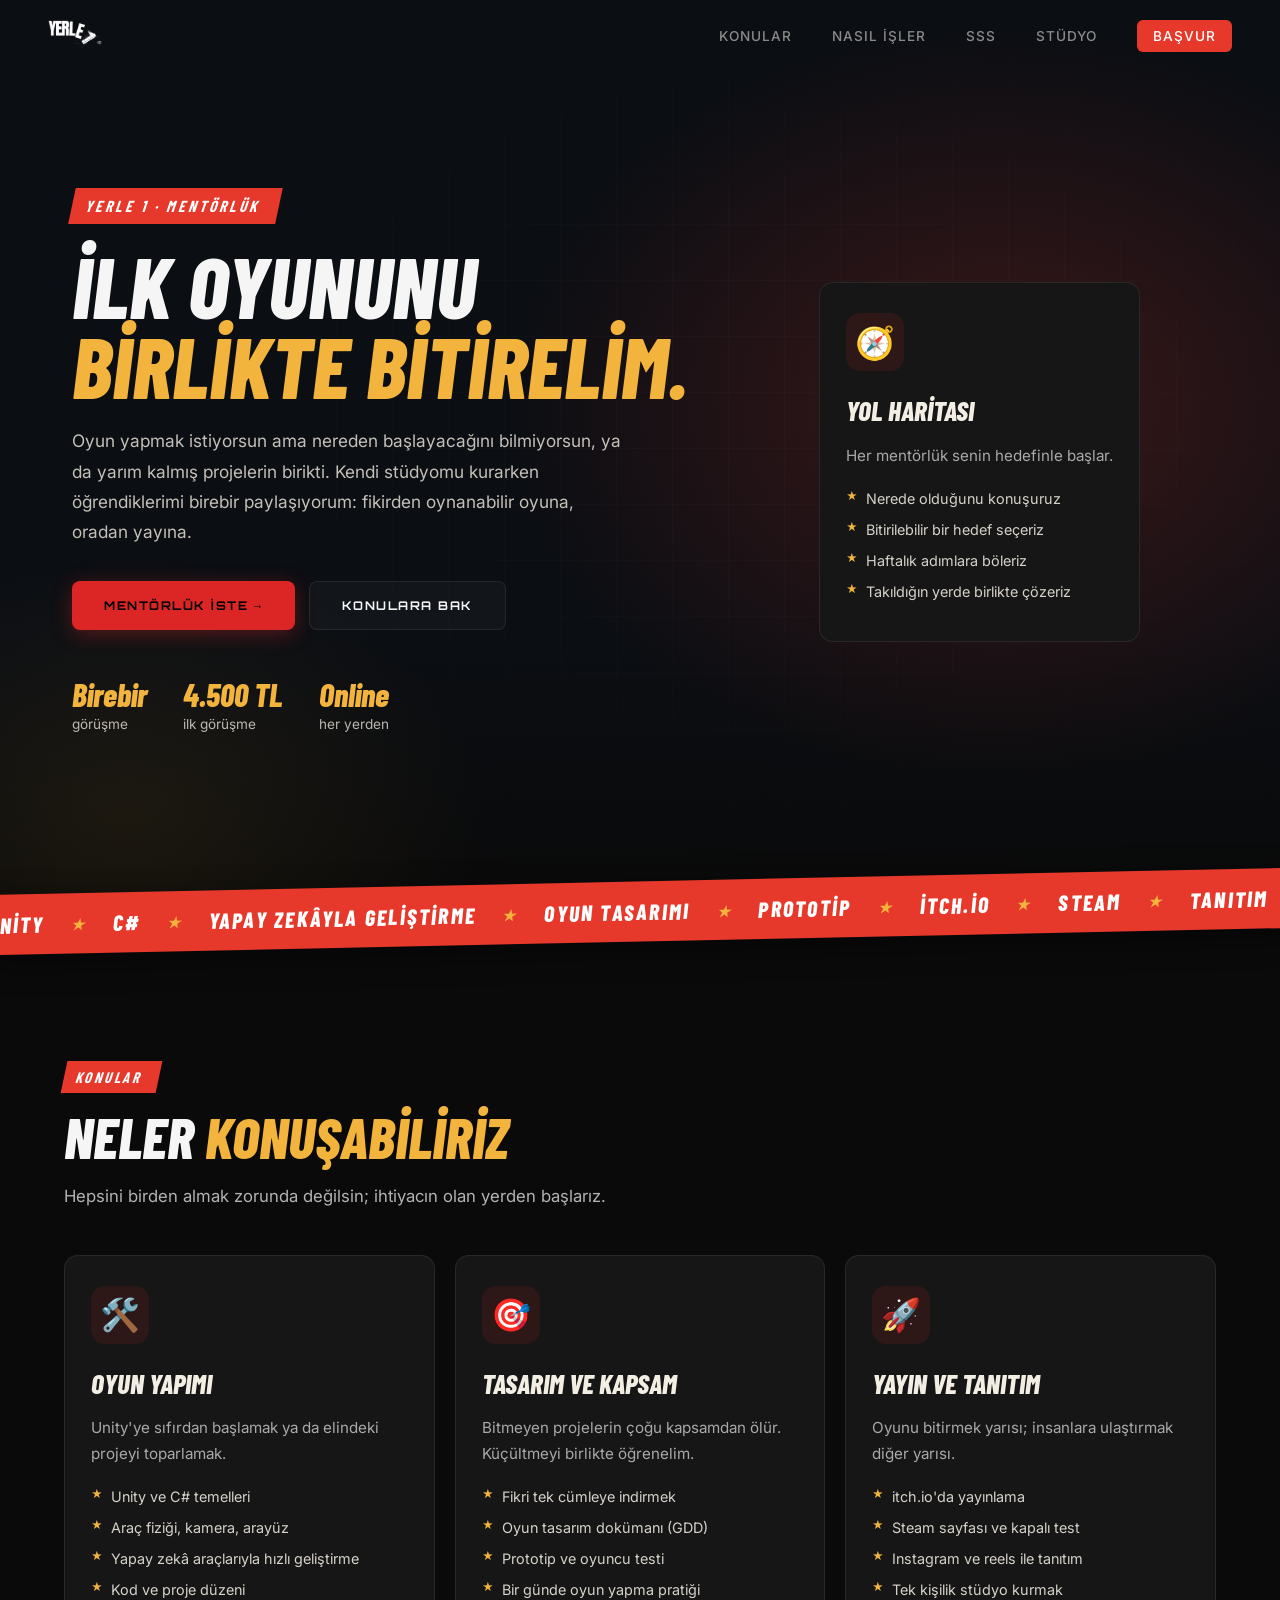
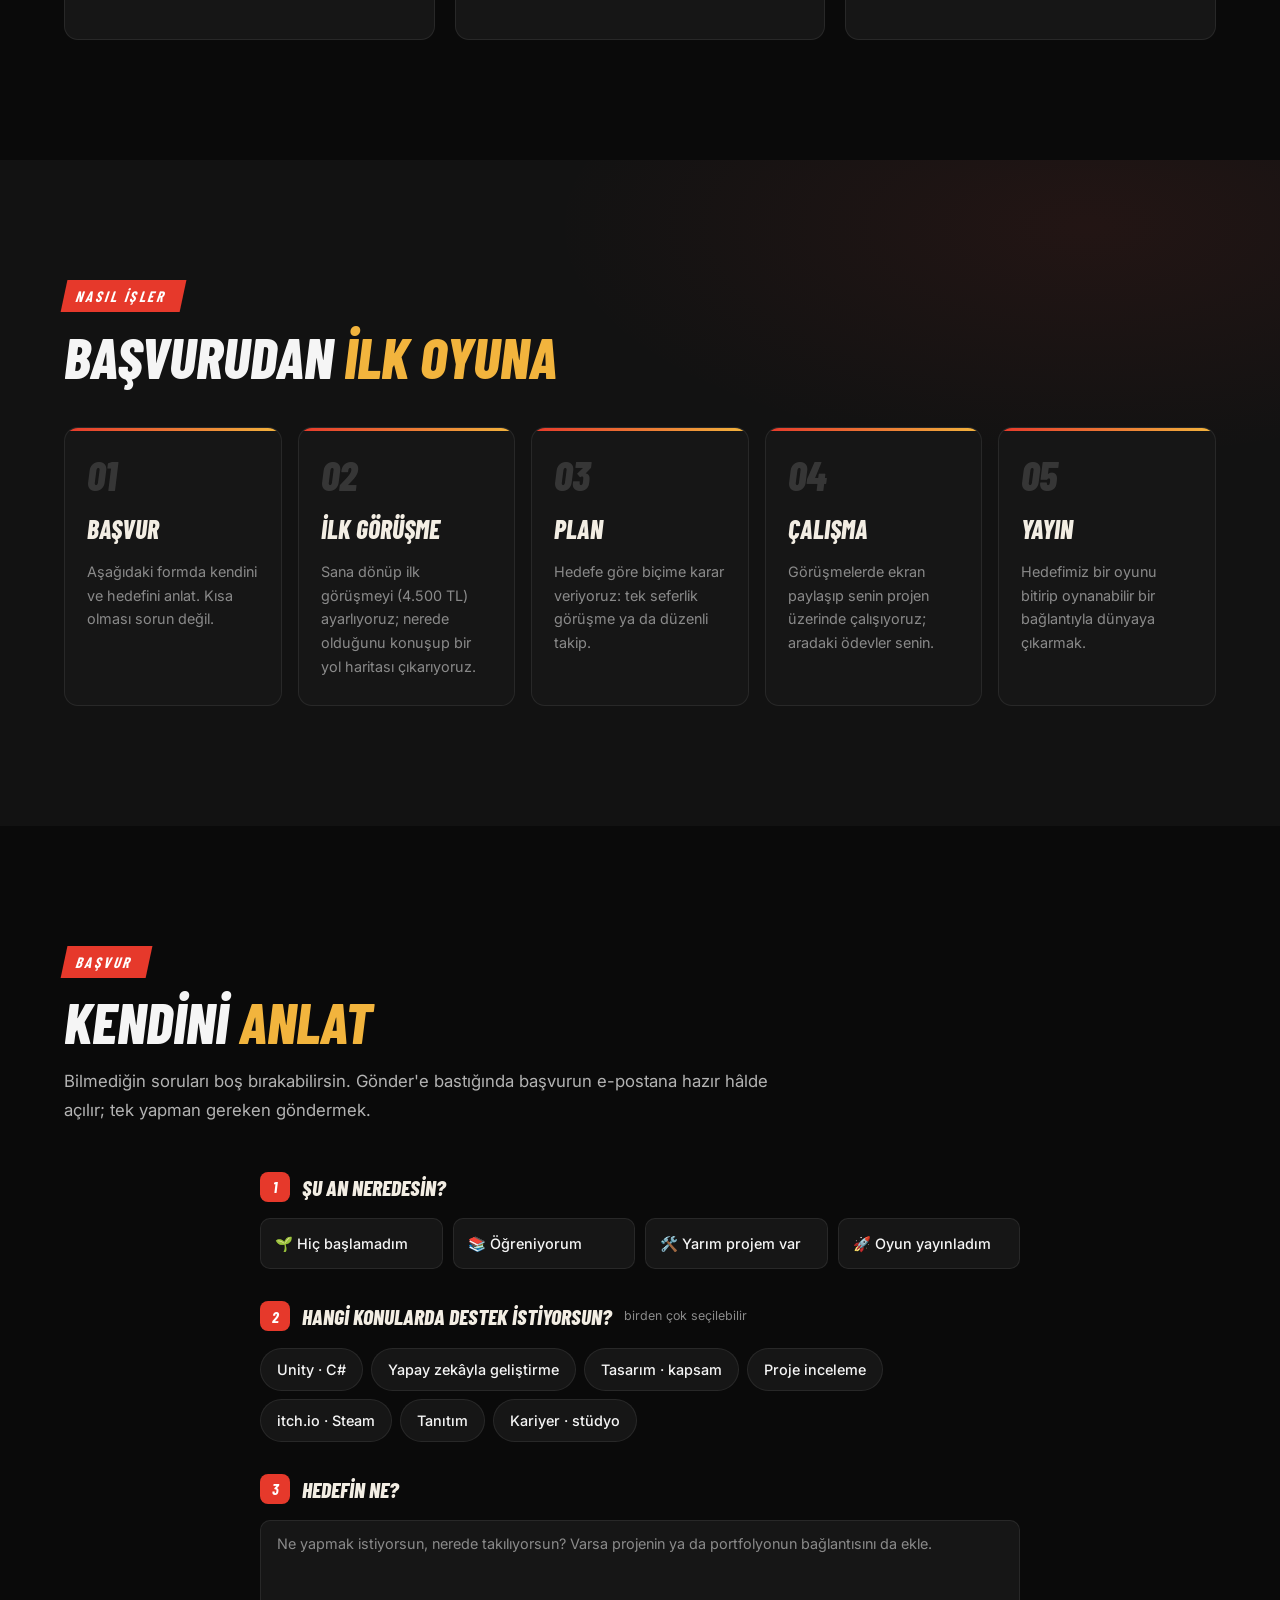
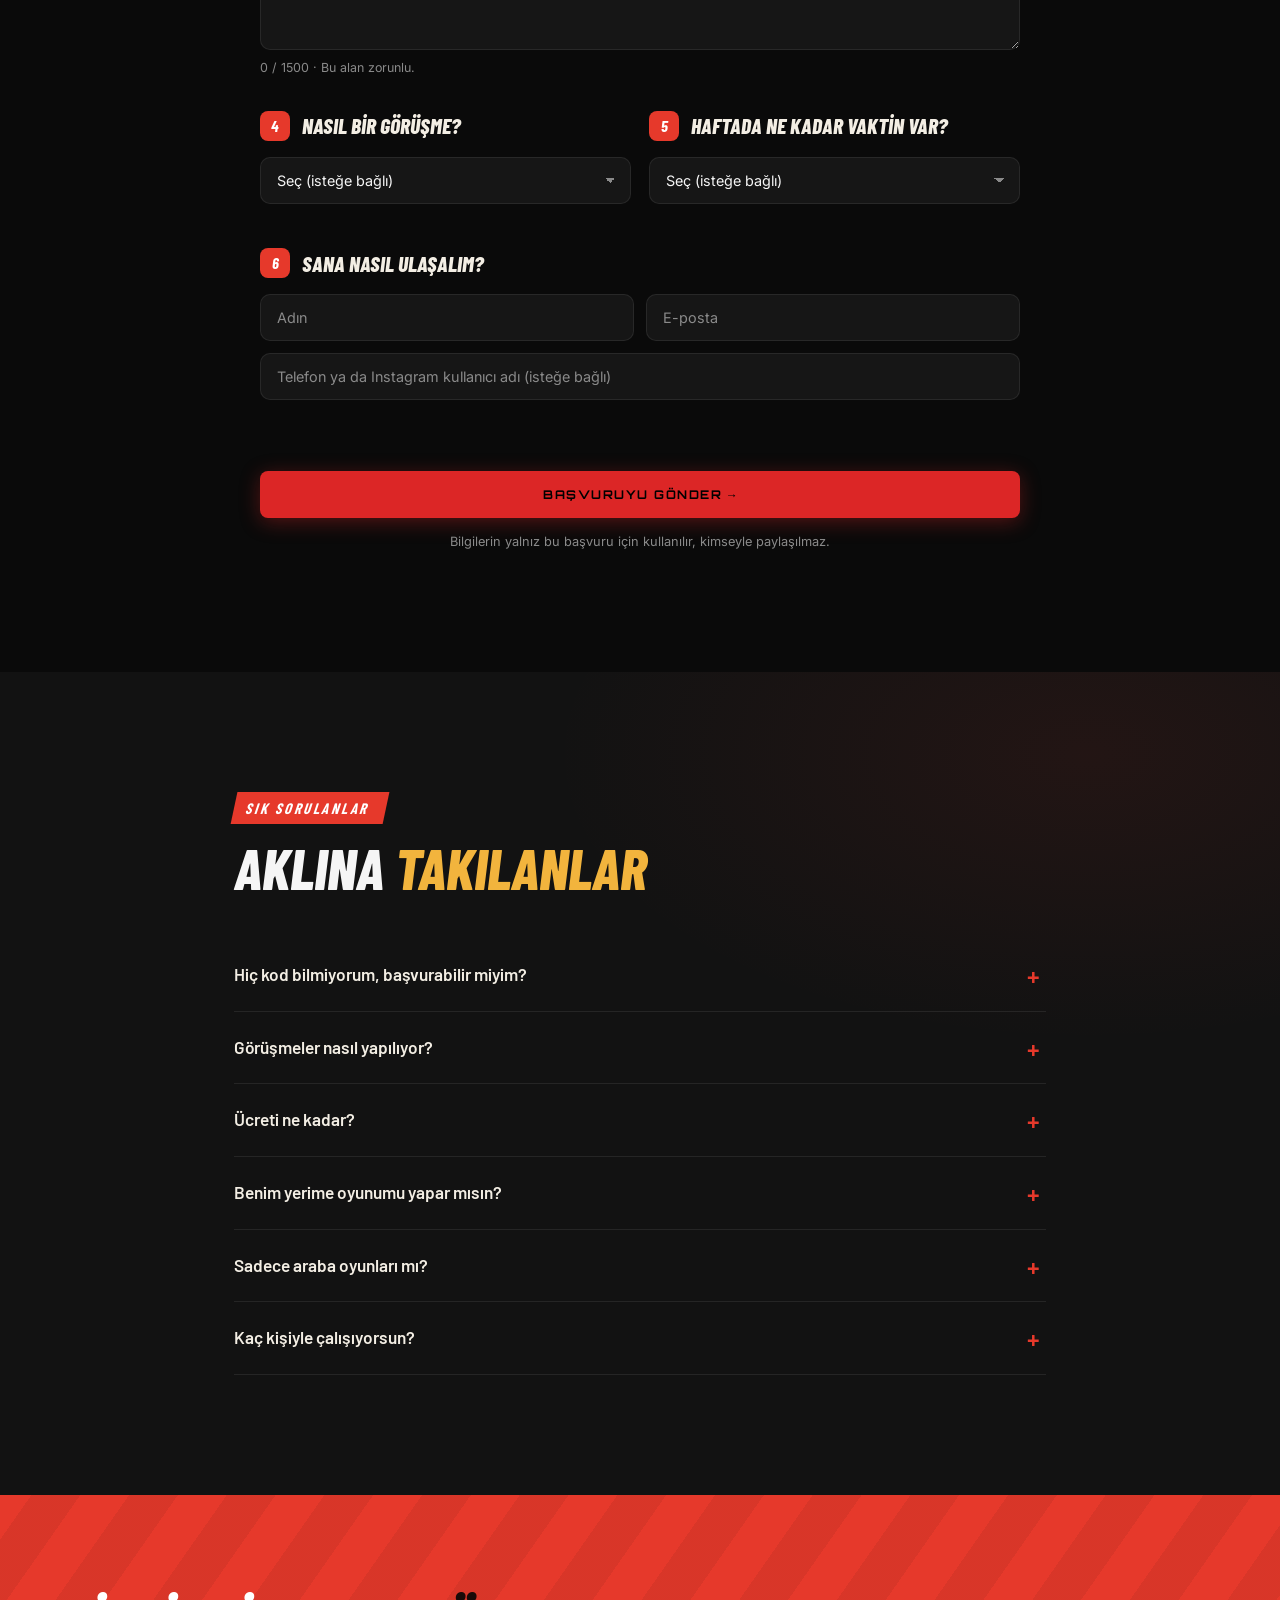
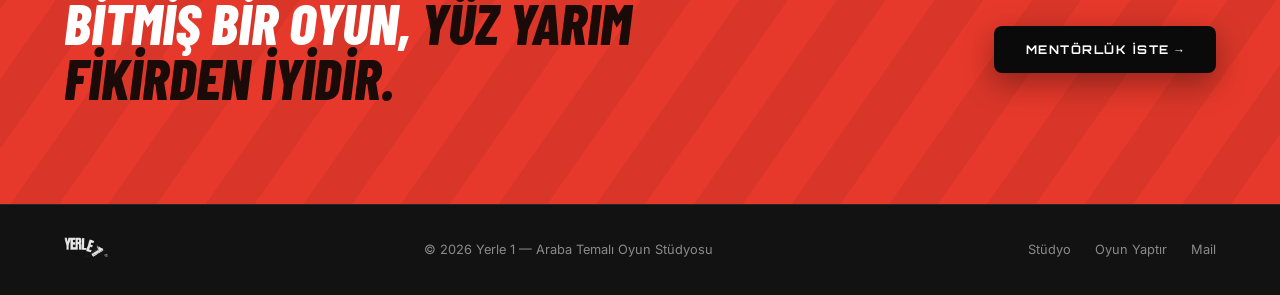
==== commit 3fe7a147: "Mentörlük: ilk görüşme 4.500 TL, sonrakiler görüşmede belirlenir Co-Authored-By: Claude Opus 5.5 <no" ====
--- a/mentorluk.html
+++ b/mentorluk.html
@@ -6,7 +6,7 @@
   <title>Mentörlük — Yerle 1</title>
   <meta name="description" content="Oyun geliştirmeye başlamak, ilk oyununu bitirip yayınlamak isteyenlere birebir mentörlük. Unity, yapay zekâyla geliştirme, itch.io ve Steam yolculuğu.">
   <meta property="og:title" content="Yerle 1 Mentörlük — İlk oyununu birlikte bitirelim">
-  <meta property="og:description" content="Unity, yapay zekâyla oyun geliştirme, yayınlama ve tanıtım üzerine birebir mentörlük. Kendini anlat, ilk görüşme ücretsiz.">
+  <meta property="og:description" content="Unity, yapay zekâyla oyun geliştirme, yayınlama ve tanıtım üzerine birebir mentörlük. Kendini anlat; ilk görüşme 4.500 TL.">
   <meta property="og:image" content="https://yenalkocer.github.io/assets/kol/hero.jpg">
   <link rel="preconnect" href="https://fonts.googleapis.com">
   <link rel="preconnect" href="https://fonts.gstatic.com" crossorigin>
@@ -45,7 +45,7 @@
         </div>
         <ul class="sp-hero__proof">
           <li><b>Birebir</b><span>görüşme</span></li>
-          <li><b>Ücretsiz</b><span>ilk tanışma</span></li>
+          <li><b>4.500 TL</b><span>ilk görüşme</span></li>
           <li><b>Online</b><span>her yerden</span></li>
         </ul>
       </div>
@@ -129,7 +129,7 @@
       </div>
       <ol class="kol-loop">
         <li class="reveal"><b>01</b><h4>Başvur</h4><p>Aşağıdaki formda kendini ve hedefini anlat. Kısa olması sorun değil.</p></li>
-        <li class="reveal"><b>02</b><h4>Tanışma</h4><p>Sana dönüp ücretsiz bir tanışma görüşmesi ayarlıyoruz; nerede olduğunu konuşuyoruz.</p></li>
+        <li class="reveal"><b>02</b><h4>İlk görüşme</h4><p>Sana dönüp ilk görüşmeyi (4.500 TL) ayarlıyoruz; nerede olduğunu konuşup bir yol haritası çıkarıyoruz.</p></li>
         <li class="reveal"><b>03</b><h4>Plan</h4><p>Hedefe göre biçime karar veriyoruz: tek seferlik görüşme ya da düzenli takip.</p></li>
         <li class="reveal"><b>04</b><h4>Çalışma</h4><p>Görüşmelerde ekran paylaşıp senin projen üzerinde çalışıyoruz; aradaki ödevler senin.</p></li>
         <li class="reveal"><b>05</b><h4>Yayın</h4><p>Hedefimiz bir oyunu bitirip oynanabilir bir bağlantıyla dünyaya çıkarmak.</p></li>
